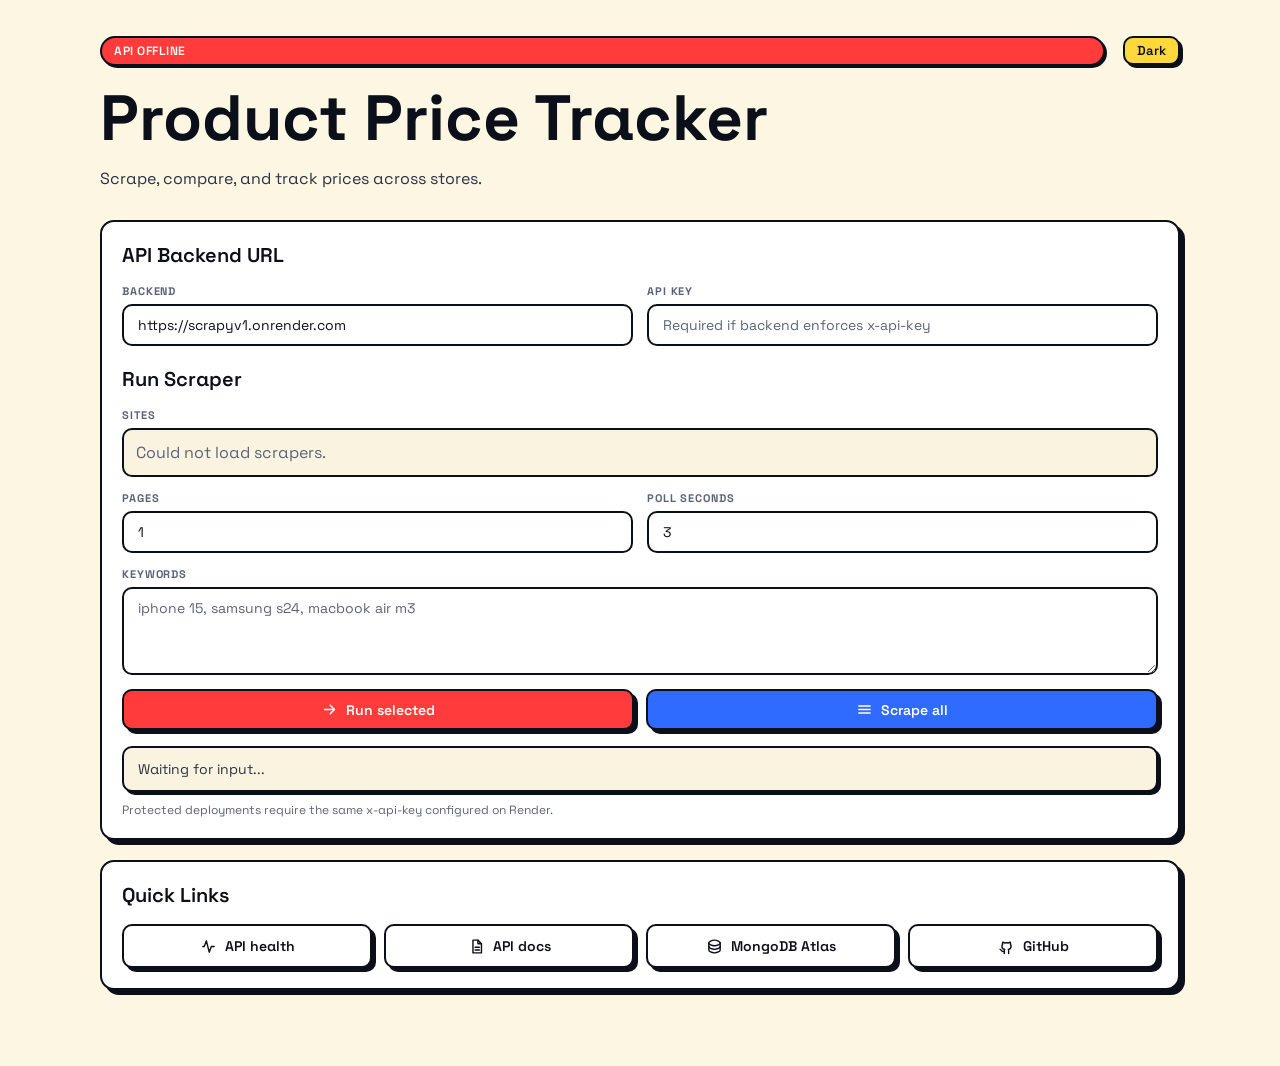
==== frontend/index.html @ a19647d9 "Load saved MongoDB products on dashboard startup" ====
<!DOCTYPE html>
<html lang="en">
<head>
  <meta charset="UTF-8" />
  <meta name="viewport" content="width=device-width, initial-scale=1.0" />
  <meta name="description" content="Product Price Tracker - scrape and compare prices across stores." />
  <title>Product Price Tracker - SCRAPYv2</title>
  <script>
    (function(){
      try {
        var t = localStorage.getItem('theme');
        if (t === 'dark') document.documentElement.classList.add('dark');
      } catch(e){}
    })();
  </script>
  <link rel="preconnect" href="https://fonts.googleapis.com" />
  <link rel="preconnect" href="https://fonts.gstatic.com" crossorigin />
  <link href="https://fonts.googleapis.com/css2?family=Inter:wght@400;500;600;700&display=swap" rel="stylesheet" />
  <style>
    :root {
      --bg-primary: #0a0e1a;
      --bg-card: #111827;
      --bg-input: #0d1224;
      --border: #1e293b;
      --accent: #6366f1;
      --accent-hover: #4f46e5;
      --green: #10b981;
      --text-primary: #f1f5f9;
      --text-secondary: #94a3b8;
      --text-muted: #64748b;
      --glow: rgba(99, 102, 241, 0.15);
      --radius: 12px;
    }

    * { box-sizing: border-box; margin: 0; padding: 0; }

    body {
      font-family: 'Inter', -apple-system, BlinkMacSystemFont, sans-serif;
      background: var(--bg-primary);
      color: var(--text-primary);
      min-height: 100vh;
    }

    .container { max-width: 1080px; margin: 0 auto; padding: 40px 20px; }
    .header { text-align: center; margin-bottom: 32px; }

    .header h1 {
      font-size: 28px;
      font-weight: 700;
      color: var(--ink);
      margin-bottom: 8px;
    }

    .header p { color: var(--text-secondary); font-size: 14px; }

    .badge {
      display: inline-block;
      padding: 4px 10px;
      border-radius: 20px;
      font-size: 11px;
      font-weight: 600;
      text-transform: uppercase;
      letter-spacing: 0.5px;
      margin-bottom: 12px;
    }

    .badge.live { background: rgba(16, 185, 129, 0.15); color: #34d399; }
    .badge.offline { background: rgba(239, 68, 68, 0.15); color: #f87171; }
    .badge.checking { background: rgba(99, 102, 241, 0.15); color: #a5b4fc; }

    .card {
      background: var(--bg-card);
      border: 1px solid var(--border);
      border-radius: var(--radius);
      padding: 24px;
      margin-bottom: 16px;
      transition: border-color 0.3s ease, box-shadow 0.3s ease;
    }

    .card:hover {
      border-color: rgba(99, 102, 241, 0.3);
      box-shadow: 0 4px 24px var(--glow);
    }

    .card h2 { font-size: 16px; font-weight: 600; margin-bottom: 16px; }
    .grid { display: grid; grid-template-columns: 1fr 1fr; gap: 12px; }
    .full { grid-column: 1 / -1; }

    label {
      display: block;
      margin-bottom: 6px;
      font-size: 12px;
      font-weight: 500;
      color: var(--text-secondary);
      text-transform: uppercase;
      letter-spacing: 0.5px;
    }

    input, textarea {
      width: 100%;
      padding: 10px 14px;
      border-radius: 8px;
      border: 1px solid var(--border);
      background: var(--bg-input);
      color: var(--text-primary);
      font-size: 14px;
      font-family: inherit;
      outline: none;
    }

    input:focus, textarea:focus {
      border-color: var(--accent);
      box-shadow: 0 0 0 3px var(--glow);
    }

    textarea { min-height: 70px; resize: vertical; }

    .checkbox-list {
      display: grid;
      grid-template-columns: repeat(auto-fit, minmax(150px, 1fr));
      gap: 8px;
      padding: 10px;
      border: 1px solid var(--border);
      border-radius: 8px;
      background: var(--bg-input);
    }

    .checkbox-list label {
      display: flex;
      align-items: center;
      gap: 8px;
      margin: 0;
      text-transform: none;
      letter-spacing: 0;
      color: var(--text-primary);
    }

    .checkbox-list input { width: auto; }

    .actions { display: grid; grid-template-columns: 1fr 1fr; gap: 12px; }

    .btn {
      width: 100%;
      padding: 12px;
      border-radius: 8px;
      border: none;
      cursor: pointer;
      font-size: 14px;
      font-weight: 600;
      font-family: inherit;
      display: flex;
      align-items: center;
      justify-content: center;
      gap: 8px;
    }

    .btn-primary { background: var(--accent); color: white; }
    .btn-primary:hover { background: var(--accent-hover); }
    .btn-secondary { background: var(--bg-input); color: var(--text-primary); border: 1px solid var(--border); }
    .btn:disabled { opacity: 0.5; cursor: not-allowed; }

    .status {
      margin-top: 14px;
      padding: 10px 14px;
      border-radius: 8px;
      font-size: 13px;
      border: 1px solid var(--border);
      background: var(--bg-input);
      color: var(--text-secondary);
      min-height: 40px;
      display: flex;
      align-items: center;
    }

    .status.success { border-color: rgba(16, 185, 129, 0.4); color: #34d399; }
    .status.error { border-color: rgba(239, 68, 68, 0.4); color: #f87171; }
    .status.running { border-color: rgba(99, 102, 241, 0.4); color: #a5b4fc; }
    .note { font-size: 11px; color: var(--text-muted); margin-top: 8px; }

    .links { display: grid; grid-template-columns: repeat(4, 1fr); gap: 10px; }
    .link-btn {
      display: flex;
      justify-content: center;
      text-decoration: none;
      color: var(--text-primary);
      background: var(--bg-input);
      border: 1px solid var(--border);
      padding: 12px 16px;
      border-radius: 8px;
      font-size: 13px;
      font-weight: 500;
    }

    @keyframes spin { to { transform: rotate(360deg); } }
    .spinner {
      display: inline-block;
      width: 14px;
      height: 14px;
      border: 2px solid rgba(255,255,255,0.2);
      border-top-color: white;
      border-radius: 50%;
      animation: spin 0.7s linear infinite;
    }

    .results-section { margin-top: 32px; display: none; }
    .cheapest-grid {
      display: grid;
      grid-template-columns: repeat(auto-fit, minmax(220px, 1fr));
      gap: 12px;
      margin-bottom: 16px;
    }

    .deal-card {
      border: 1px solid var(--border);
      border-radius: 8px;
      background: var(--bg-input);
      padding: 14px;
    }

    .deal-title { font-size: 13px; color: var(--text-primary); line-height: 1.4; margin-bottom: 8px; }
    .deal-price { color: var(--green); font-weight: 700; }

    table {
      width: 100%;
      border-collapse: collapse;
      overflow: hidden;
      border-radius: 8px;
      border: 1px solid var(--border);
    }

    th, td {
      padding: 12px;
      border-bottom: 1px solid var(--border);
      text-align: left;
      font-size: 13px;
      vertical-align: middle;
    }

    th { color: var(--text-secondary); background: var(--bg-input); font-size: 11px; text-transform: uppercase; }
    td a { color: #a5b4fc; text-decoration: none; }
    .muted { color: var(--text-muted); }
    .sparkline { width: 110px; height: 32px; display: block; }

    @media (max-width: 720px) {
      .grid, .actions, .links { grid-template-columns: 1fr; }
      .container { padding: 24px 16px; }
      table { display: block; overflow-x: auto; white-space: nowrap; }
    }
  </style>
  <link rel="stylesheet" href="./cartoon-hybrid.css" />
</head>
<body>
  <div class="container">
    <div class="header">
      <div class="header-main">
        <span class="badge checking" id="apiBadge">Checking API...</span>
        <h1>Product Price Tracker</h1>
        <p>Scrape, compare, and track prices across stores.</p>
      </div>
      <button class="btn btn-yellow btn-sm theme-toggle" id="themeToggle" type="button" onclick="toggleTheme()">Dark</button>
    </div>

    <div class="card">
      <h2>API Backend URL</h2>
      <div class="grid" style="margin-bottom: 20px;">
        <div>
          <label for="apiUrl">Backend</label>
          <input id="apiUrl" type="url" value="https://scrapyv1.onrender.com" onchange="saveApiUrl(); bootstrapApi()" />
        </div>
        <div>
          <label for="apiKey">API Key</label>
          <input id="apiKey" type="password" placeholder="Required if backend enforces x-api-key" onchange="saveApiKey()" />
        </div>
      </div>

      <h2>Run Scraper</h2>
      <div class="grid">
        <div class="full">
          <label>Sites</label>
          <div id="siteList" class="checkbox-list">
            <span class="muted">Loading scrapers...</span>
          </div>
        </div>

        <div>
          <label for="pages">Pages</label>
          <input id="pages" type="number" min="1" max="10" value="1" />
        </div>

        <div>
          <label for="pollEvery">Poll Seconds</label>
          <input id="pollEvery" type="number" min="2" max="30" value="3" />
        </div>

        <div class="full">
          <label for="keywords">Keywords</label>
          <textarea id="keywords" placeholder="iphone 15, samsung s24, macbook air m3"></textarea>
        </div>

        <div class="full actions">
          <button class="btn btn-primary" id="scrapeBtn" onclick="runSelectedScrapers()">
            <svg viewBox="0 0 24 24" aria-hidden="true"><path d="M5 12h14"/><path d="m13 6 6 6-6 6"/></svg>
            Run selected
          </button>
          <button class="btn btn-blue" id="scrapeAllBtn" onclick="runAllScrapers()">
            <svg viewBox="0 0 24 24" aria-hidden="true"><path d="M4 7h16"/><path d="M4 12h16"/><path d="M4 17h16"/></svg>
            Scrape all
          </button>
        </div>
      </div>

      <div id="status" class="status">
        <span class="status-message">Waiting for input...</span>
        <span class="status-loader" aria-hidden="true"></span>
      </div>
      <div class="note">Protected deployments require the same x-api-key configured on Render.</div>
    </div>

    <div class="card">
      <h2>Quick Links</h2>
      <div class="links">
        <a class="link-btn" href="#" onclick="openApi('/health'); return false;">
          <svg viewBox="0 0 24 24" aria-hidden="true"><path d="M20 12h-4l-3 8-4-16-3 8H4"/></svg>
          API health
        </a>
        <a class="link-btn" href="#" onclick="openApi('/docs'); return false;">
          <svg viewBox="0 0 24 24" aria-hidden="true"><path d="M7 3h7l5 5v13H7z"/><path d="M14 3v5h5"/><path d="M10 13h6"/><path d="M10 17h6"/></svg>
          API docs
        </a>
        <a class="link-btn" href="https://cloud.mongodb.com/" target="_blank" rel="noopener noreferrer">
          <svg viewBox="0 0 24 24" aria-hidden="true"><path d="M4 7c0-2 4-4 8-4s8 2 8 4-4 4-8 4-8-2-8-4z"/><path d="M4 7v5c0 2 4 4 8 4s8-2 8-4V7"/><path d="M4 12v5c0 2 4 4 8 4s8-2 8-4v-5"/></svg>
          MongoDB Atlas
        </a>
        <a class="link-btn" href="https://github.com/5uhaeb/SCRAPYv1" target="_blank">
          <svg viewBox="0 0 24 24" aria-hidden="true"><path d="M9 19c-4 1.5-4-2.5-6-3"/><path d="M15 22v-3.5c0-1 .1-1.8-.5-2.5 2-.2 4-1 4-4.5 0-1-.4-2-1-2.7.1-.3.4-1.4-.1-2.8 0 0-.8-.3-2.8 1a9.5 9.5 0 0 0-5.2 0c-2-1.3-2.8-1-2.8-1-.5 1.4-.2 2.5-.1 2.8-.6.7-1 1.7-1 2.7 0 3.5 2 4.3 4 4.5-.4.4-.6 1-.6 1.8V22"/></svg>
          GitHub
        </a>
      </div>
    </div>

    <div id="resultsSection" class="results-section">
      <div class="card">
        <h2>Cheapest Across Sites</h2>
        <div id="cheapestGrid" class="cheapest-grid"></div>
      </div>

      <div class="card">
        <h2>Scraped Results</h2>
        <div style="overflow-x:auto;">
          <table>
            <thead>
              <tr>
                <th>Platform</th>
                <th>Product</th>
                <th>Price</th>
                <th>History</th>
                <th>Link</th>
              </tr>
            </thead>
            <tbody id="resultsBody"></tbody>
          </table>
        </div>
      </div>
    </div>
  </div>

  <script>
    let latestProducts = [];

    function applyTheme(theme) {
      const next = theme === "dark" ? "dark" : "light";
      document.documentElement.classList.toggle("dark", next === "dark");
      localStorage.setItem("theme", next);
      const toggle = document.getElementById("themeToggle");
      if (toggle) toggle.textContent = next === "dark" ? "Light" : "Dark";
    }

    function toggleTheme() {
      const isDark = document.documentElement.classList.contains("dark");
      applyTheme(isDark ? "light" : "dark");
    }

    function apiBase() {
      return document.getElementById("apiUrl").value.replace(/\/$/, "");
    }

    function authHeaders() {
      const key = document.getElementById("apiKey").value.trim();
      return key ? { "x-api-key": key } : {};
    }

    function saveApiKey() {
      sessionStorage.setItem("scrapyApiKey", document.getElementById("apiKey").value);
    }

    function saveApiUrl() {
      localStorage.setItem("scrapyApiUrl", document.getElementById("apiUrl").value);
    }

    function openApi(path) {
      window.open(apiBase() + path, "_blank");
    }

    async function bootstrapApi() {
      await checkApi();
      await Promise.all([loadScrapers(), loadRecentProducts()]);
    }

    async function checkApi() {
      const badge = document.getElementById("apiBadge");
      badge.className = "badge checking";
      badge.textContent = "Checking API...";
      try {
        const res = await fetch(`${apiBase()}/health`, { signal: AbortSignal.timeout(8000) });
        if (!res.ok) throw new Error("health failed");
        badge.className = "badge live";
        badge.textContent = "API Connected";
      } catch {
        badge.className = "badge offline";
        badge.textContent = "API Offline";
      }
    }

    async function loadScrapers() {
      const target = document.getElementById("siteList");
      try {
        const res = await fetch(`${apiBase()}/v2/scrapers`);
        const data = await res.json();
        const scrapers = data.scrapers || [];
        target.innerHTML = scrapers.map(site => `
          <label>
            <input type="checkbox" name="site" value="${site}" ${site === "flipkart" ? "checked" : ""} />
            ${site.replaceAll("_", " ")}
          </label>
        `).join("");
      } catch {
        target.innerHTML = '<span class="muted">Could not load scrapers.</span>';
      }
    }

    function selectedSites() {
      return Array.from(document.querySelectorAll("input[name='site']:checked")).map(el => el.value);
    }

    function keywords() {
      return document.getElementById("keywords").value.split(",").map(k => k.trim()).filter(Boolean);
    }

    async function runSelectedScrapers() {
      const sites = selectedSites();
      if (!sites.length) return setStatus("Select at least one site.", "error");
      await startJob("/v2/scrape", { sites, keywords: keywords(), pages: pageCount() });
    }

    async function runAllScrapers() {
      await startJob("/v2/scrape/all", { keywords: keywords(), pages: pageCount() });
    }

    function pageCount() {
      return parseInt(document.getElementById("pages").value || "1", 10);
    }

    async function startJob(path, payload) {
      if (!payload.keywords.length) return setStatus("Please enter at least one keyword.", "error");
      setBusy(true);
      setStatus("Starting scrape job...", "running");

      try {
        const res = await fetch(`${apiBase()}${path}`, {
          method: "POST",
          headers: { "Content-Type": "application/json", ...authHeaders() },
          body: JSON.stringify(payload),
        });
        const data = await res.json();
        if (!res.ok) throw new Error(data.detail || "Scrape request failed.");
        await pollJob(data.job_id, payload.keywords[0]);
      } catch (err) {
        setStatus(err.message || "Request failed.", "error");
      } finally {
        setBusy(false);
      }
    }

    async function pollJob(jobId, firstKeyword) {
      const intervalMs = parseInt(document.getElementById("pollEvery").value || "3", 10) * 1000;
      for (let attempt = 1; attempt <= 120; attempt++) {
        const res = await fetch(`${apiBase()}/v2/scrape/${jobId}`);
        const job = await res.json();
        const count = (job.results || []).length;
        const statusType = job.status === "failed" ? "error" : job.status === "complete" ? "success" : "running";
        setStatus(`Job ${job.status}. Results: ${count}. Saved: ${job.saved_count || 0}. Alerts: ${job.alert_count || 0}.`, statusType);
        if (job.status === "complete" || job.status === "failed") {
          latestProducts = job.results || [];
          renderResults(latestProducts);
          await renderCheapest(firstKeyword);
          setStatus(job.error || `Done. Saved ${job.saved_count || 0} rows.`, job.status === "failed" ? "error" : "success");
          return;
        }
        await new Promise(resolve => setTimeout(resolve, intervalMs));
      }
      setStatus("Job is still running. Check the API status URL later.", "running");
    }

    async function renderCheapest(keyword) {
      const grid = document.getElementById("cheapestGrid");
      grid.innerHTML = "";
      if (!keyword) return;
      try {
        const res = await fetch(`${apiBase()}/v2/products/cheapest?keyword=${encodeURIComponent(keyword)}&limit=6`);
        const data = await res.json();
        const products = data.products || [];
        grid.innerHTML = products.length ? products.map(p => `
          <div class="deal-card">
            <div class="deal-title">${escapeHtml(p.title || "Untitled")}</div>
            <div class="deal-price">${formatPrice(p.price)}</div>
            <div class="muted">${p.source_platform || p.platform || ""}</div>
          </div>
        `).join("") : '<span class="muted">No cheapest data yet.</span>';
      } catch {
        grid.innerHTML = '<span class="muted">Could not load cheapest products.</span>';
      }
    }

    async function loadRecentProducts() {
      try {
        const res = await fetch(`${apiBase()}/v2/products?limit=50`);
        const data = await res.json();
        if (!res.ok) throw new Error(data.detail || "Could not load saved products.");
        latestProducts = data.products || [];
        if (latestProducts.length) {
          renderResults(latestProducts, false);
          const firstKeyword = latestProducts.find(product => product.keyword)?.keyword;
          if (firstKeyword) await renderCheapest(firstKeyword);
        }
      } catch (error) {
        console.warn(error.message || "Could not load saved products.");
      }
    }

    function renderResults(products, scrollToResults = true) {
      const section = document.getElementById("resultsSection");
      const body = document.getElementById("resultsBody");
      section.style.display = "block";
      body.innerHTML = "";

      products.forEach((p, index) => {
        const tr = document.createElement("tr");
        tr.innerHTML = `
          <td>${escapeHtml(p.source_platform || p.platform || "")}</td>
          <td>${escapeHtml(p.title || "")}</td>
          <td>${formatPrice(p.price)}</td>
          <td><canvas class="sparkline" id="spark-${index}" width="110" height="32"></canvas></td>
          <td><a href="${p.product_url}" target="_blank">Open</a></td>
        `;
        body.appendChild(tr);
        if (p.product_hash) loadSparkline(p.product_hash, `spark-${index}`);
      });
      if (scrollToResults) section.scrollIntoView({ behavior: "smooth" });
    }

    async function loadSparkline(productHash, canvasId) {
      try {
        const res = await fetch(`${apiBase()}/v2/products/${encodeURIComponent(productHash)}/history`);
        const data = await res.json();
        const prices = (data.history || []).map(row => Number(row.price)).filter(Boolean).slice(-20);
        drawSparkline(canvasId, prices);
      } catch {
        drawSparkline(canvasId, []);
      }
    }

    function drawSparkline(canvasId, values) {
      const canvas = document.getElementById(canvasId);
      if (!canvas) return;
      const ctx = canvas.getContext("2d");
      ctx.clearRect(0, 0, canvas.width, canvas.height);
      ctx.strokeStyle = getComputedStyle(document.documentElement).getPropertyValue("--blue").trim() || "#2f6bff";
      ctx.lineWidth = 2;
      if (values.length < 2) {
        ctx.fillStyle = getComputedStyle(document.documentElement).getPropertyValue("--ink-mute").trim() || "#5a6478";
        ctx.fillRect(8, 16, 94, 1);
        return;
      }
      const min = Math.min(...values);
      const max = Math.max(...values);
      const spread = max - min || 1;
      ctx.beginPath();
      values.forEach((value, index) => {
        const x = (index / (values.length - 1)) * 104 + 3;
        const y = 28 - ((value - min) / spread) * 24;
        if (index === 0) ctx.moveTo(x, y);
        else ctx.lineTo(x, y);
      });
      ctx.stroke();
    }

    function setStatus(message, type) {
      const status = document.getElementById("status");
      let messageEl = status.querySelector(".status-message");
      if (!messageEl) {
        status.innerHTML = '<span class="status-message"></span><span class="status-loader" aria-hidden="true"></span>';
        messageEl = status.querySelector(".status-message");
      }
      messageEl.textContent = message;
      status.className = `status ${type}`;
    }

    function setBusy(isBusy) {
      document.getElementById("scrapeBtn").disabled = isBusy;
      document.getElementById("scrapeAllBtn").disabled = isBusy;
    }

    function formatPrice(price) {
      return price ? "INR " + Number(price).toLocaleString("en-IN") : "No price";
    }

    function escapeHtml(value) {
      return String(value).replace(/[&<>"']/g, char => ({
        "&": "&amp;",
        "<": "&lt;",
        ">": "&gt;",
        '"': "&quot;",
        "'": "&#039;",
      }[char]));
    }

    document.getElementById("apiKey").value = sessionStorage.getItem("scrapyApiKey") || "";
    document.getElementById("apiUrl").value = localStorage.getItem("scrapyApiUrl") || "https://scrapyv1.onrender.com";
    applyTheme(localStorage.getItem("theme") || "light");
    bootstrapApi();
  </script>
</body>
</html>
---- frontend/cartoon-hybrid.css ----
@import url('https://fonts.googleapis.com/css2?family=Space+Grotesk:wght@400;500;600;700&family=JetBrains+Mono:wght@400;500&display=swap');

:root {
  color-scheme: light;
  --bg: #fdf6e3;
  --surface: #ffffff;
  --surface-2: #faf3df;
  --surface-3: #f5ecc8;
  --ink: #0b0f1a;
  --ink-soft: #2a3142;
  --ink-mute: #5a6478;
  --outline: #0b0f1a;
  --outline-strong: #0b0f1a;
  --outline-w: 2.5px;
  --outline-thin: 2px;
  --shadow-lg: 5px 5px 0 0 var(--outline);
  --shadow-md: 4px 4px 0 0 var(--outline);
  --shadow-sm: 3px 3px 0 0 var(--outline);
  --shadow-xs: 2px 2px 0 0 var(--outline);
  --shadow-pressed: 1px 1px 0 0 var(--outline);
  --red: #ff3b3b;
  --red-ink: #9a1515;
  --blue: #2f6bff;
  --blue-ink: #123c9a;
  --yellow: #ffd93b;
  --yellow-ink: #6b4b00;
  --green: #2aa56a;
  --green-ink: #0e5a38;
  --input-bg: #ffffff;
  --ring: 0 0 0 3px rgba(47, 107, 255, 0.35);
  --r-sm: 8px;
  --r-md: 10px;
  --r-lg: 14px;
  --r-xl: 18px;
  --easing: cubic-bezier(0.2, 0, 0, 1);
  --dur: 120ms;
}

.dark {
  color-scheme: dark;
  --bg: #0d1424;
  --surface: #18213a;
  --surface-2: #141b30;
  --surface-3: #22304d;
  --ink: #e8e2cc;
  --ink-soft: #c2bba0;
  --ink-mute: #7d869f;
  --outline: #3a4667;
  --outline-strong: #5a6b94;
  --outline-w: 1.5px;
  --outline-thin: 1px;
  --shadow-lg: 4px 4px 0 0 rgba(0, 0, 0, 0.55);
  --shadow-md: 3px 3px 0 0 rgba(0, 0, 0, 0.5);
  --shadow-sm: 2px 2px 0 0 rgba(0, 0, 0, 0.45);
  --shadow-xs: 1px 1px 0 0 rgba(0, 0, 0, 0.4);
  --shadow-pressed: 1px 1px 0 0 rgba(0, 0, 0, 0.3);
  --red: #ff5e5e;
  --red-ink: #ffd6d6;
  --blue: #6a9bff;
  --blue-ink: #d6e3ff;
  --yellow: #ffd93b;
  --yellow-ink: #fff3b0;
  --green: #55d595;
  --green-ink: #c8f3dc;
  --input-bg: #141b30;
  --ring: 0 0 0 3px rgba(106, 155, 255, 0.4);
}

* {
  box-sizing: border-box;
}

body {
  background: var(--bg);
  color: var(--ink);
  font-family: 'Space Grotesk', ui-sans-serif, system-ui, -apple-system, 'Segoe UI', Roboto, sans-serif;
  font-feature-settings: "ss01";
  -webkit-font-smoothing: antialiased;
  -moz-osx-font-smoothing: grayscale;
}

h1,
h2,
h3,
h4 {
  font-family: 'Space Grotesk', system-ui, sans-serif;
  font-weight: 600;
  letter-spacing: 0;
  margin: 0;
}

code,
pre,
.mono {
  font-family: 'JetBrains Mono', ui-monospace, Consolas, monospace;
}

::selection {
  background: var(--yellow);
  color: #0b0f1a;
}

.card {
  background: var(--surface);
  border: var(--outline-w) solid var(--outline);
  border-radius: var(--r-lg);
  box-shadow: var(--shadow-lg);
  padding: 20px;
}

.card-sm {
  background: var(--surface);
  border: var(--outline-thin) solid var(--outline);
  border-radius: var(--r-md);
  box-shadow: var(--shadow-sm);
  padding: 14px;
}

.panel {
  background: var(--surface-2);
  border: var(--outline-thin) solid var(--outline);
  border-radius: var(--r-md);
  padding: 12px;
}

.btn,
.link-btn {
  display: inline-flex;
  align-items: center;
  justify-content: center;
  gap: 8px;
  font-family: inherit;
  font-weight: 600;
  font-size: 14px;
  line-height: 1;
  padding: 10px 16px;
  background: var(--surface);
  color: var(--ink);
  border: var(--outline-w) solid var(--outline);
  border-radius: var(--r-md);
  box-shadow: var(--shadow-md);
  cursor: pointer;
  transition: transform var(--dur) var(--easing), box-shadow var(--dur) var(--easing);
  user-select: none;
}

.btn:hover,
.link-btn:hover {
  transform: translate(-1px, -1px);
  box-shadow: 5px 5px 0 0 var(--outline);
}

.btn:active,
.link-btn:active {
  transform: translate(2px, 2px);
  box-shadow: var(--shadow-pressed);
}

.btn:focus-visible,
.link-btn:focus-visible {
  outline: none;
  box-shadow: var(--shadow-md), var(--ring);
}

.btn:disabled {
  opacity: 0.55;
  cursor: not-allowed;
  box-shadow: var(--shadow-sm);
  transform: none;
}

.btn-primary {
  background: var(--red);
  color: #fff;
}

.dark .btn-primary {
  color: var(--red-ink);
}

.btn-blue {
  background: var(--blue);
  color: #fff;
}

.btn-yellow {
  background: var(--yellow);
  color: #0b0f1a;
}

.dark .btn-yellow {
  color: #0b0f1a;
}

.btn-green {
  background: var(--green);
  color: #fff;
}

.btn-sm {
  padding: 6px 12px;
  font-size: 13px;
  box-shadow: var(--shadow-sm);
}

.chip,
.badge {
  display: inline-flex;
  align-items: center;
  gap: 6px;
  background: var(--surface);
  color: var(--ink);
  font-family: inherit;
  font-size: 12px;
  font-weight: 600;
  padding: 5px 12px;
  border: var(--outline-thin) solid var(--outline);
  border-radius: 999px;
  box-shadow: var(--shadow-xs);
  user-select: none;
}

.chip-red,
.badge.offline {
  background: var(--red);
  color: #fff;
}

.chip-blue,
.badge.checking {
  background: var(--blue);
  color: #fff;
}

.chip-yellow {
  background: var(--yellow);
  color: var(--yellow-ink);
}

.chip-green,
.badge.live {
  background: var(--green);
  color: #fff;
}

.input,
.select,
.textarea,
input,
select,
textarea {
  display: block;
  width: 100%;
  background: var(--input-bg);
  color: var(--ink);
  font-family: inherit;
  font-size: 14px;
  padding: 10px 14px;
  border: var(--outline-w) solid var(--outline);
  border-radius: var(--r-md);
  transition: box-shadow var(--dur) var(--easing);
}

.input:focus,
.select:focus,
.textarea:focus,
input:focus,
select:focus,
textarea:focus {
  outline: none;
  box-shadow: var(--ring);
}

input::placeholder,
textarea::placeholder {
  color: var(--ink-mute);
}

.checkbox,
input[type="checkbox"] {
  appearance: none;
  -webkit-appearance: none;
  width: 18px;
  height: 18px;
  min-width: 18px;
  padding: 0;
  background: var(--input-bg);
  border: var(--outline-thin) solid var(--outline);
  border-radius: 4px;
  cursor: pointer;
  position: relative;
  flex-shrink: 0;
}

.checkbox:checked,
input[type="checkbox"]:checked {
  background: var(--blue);
}

.checkbox:checked::after,
input[type="checkbox"]:checked::after {
  content: "";
  position: absolute;
  left: 4px;
  top: 0;
  width: 6px;
  height: 11px;
  border-right: 2.5px solid #fff;
  border-bottom: 2.5px solid #fff;
  transform: rotate(45deg);
}

.row-item {
  display: flex;
  align-items: flex-start;
  gap: 10px;
  padding: 12px;
  background: var(--surface);
  border: var(--outline-thin) solid var(--outline);
  border-radius: var(--r-md);
  box-shadow: var(--shadow-sm);
}

.label-tag,
label {
  font-size: 11px;
  font-weight: 700;
  letter-spacing: 0.08em;
  text-transform: uppercase;
  color: var(--ink-mute);
}

.text-mute,
.muted {
  color: var(--ink-mute);
}

.text-soft {
  color: var(--ink-soft);
}

.scroll-area::-webkit-scrollbar {
  width: 10px;
  height: 10px;
}

.scroll-area::-webkit-scrollbar-track {
  background: var(--surface-2);
  border-radius: 999px;
}

.scroll-area::-webkit-scrollbar-thumb {
  background: var(--surface-3);
  border: 1px solid var(--outline);
  border-radius: 999px;
}

.brand-square {
  display: inline-flex;
  align-items: center;
  justify-content: center;
  width: 36px;
  height: 36px;
  background: var(--red);
  color: #fff;
  font-weight: 700;
  font-size: 18px;
  border: var(--outline-w) solid var(--outline);
  border-radius: var(--r-sm);
  box-shadow: var(--shadow-sm);
}

/* SCRAPY frontend application layer */
html {
  min-height: 100%;
}

body {
  min-height: 100vh;
}

.container {
  max-width: 1120px;
  margin: 0 auto;
  padding: 36px 20px 56px;
}

.header {
  display: grid;
  grid-template-columns: 1fr auto;
  gap: 18px;
  align-items: start;
  text-align: left;
  margin-bottom: 28px;
}

.header-main {
  display: grid;
  gap: 10px;
}

.header h1 {
  max-width: 760px;
  color: var(--ink);
  font-size: clamp(34px, 6vw, 64px);
  line-height: 0.96;
  background: none;
  -webkit-text-fill-color: currentColor;
}

.header p {
  max-width: 560px;
  color: var(--ink-soft);
  font-size: 16px;
  line-height: 1.55;
}

.theme-toggle {
  white-space: nowrap;
}

.card {
  margin-bottom: 20px;
}

.card h2 {
  color: var(--ink);
  font-size: 20px;
  margin-bottom: 16px;
}

.grid {
  display: grid;
  grid-template-columns: 1fr 1fr;
  gap: 14px;
}

.full {
  grid-column: 1 / -1;
}

textarea {
  min-height: 88px;
  resize: vertical;
}

.checkbox-list {
  display: grid;
  grid-template-columns: repeat(auto-fit, minmax(150px, 1fr));
  gap: 10px;
  padding: 12px;
  background: var(--surface-2);
  border: var(--outline-thin) solid var(--outline);
  border-radius: var(--r-md);
}

.checkbox-list label {
  display: flex;
  align-items: center;
  gap: 8px;
  margin: 0;
  color: var(--ink);
  letter-spacing: 0;
  text-transform: none;
  font-size: 14px;
  font-weight: 600;
}

.actions {
  display: grid;
  grid-template-columns: 1fr 1fr;
  gap: 12px;
}

.status {
  display: flex;
  align-items: center;
  justify-content: space-between;
  gap: 16px;
  min-height: 46px;
  margin-top: 16px;
  padding: 12px 14px;
  color: var(--ink-soft);
  background: var(--surface-2);
  border: var(--outline-thin) solid var(--outline);
  border-radius: var(--r-md);
  box-shadow: var(--shadow-sm);
  font-size: 14px;
}

.status-message {
  min-width: 0;
}

.status-loader {
  display: none;
  width: 24px;
  height: 24px;
  flex: 0 0 auto;
  border: var(--outline-thin) solid var(--outline);
  border-radius: 999px;
  background: var(--surface);
  box-shadow: var(--shadow-xs);
  position: relative;
}

.status-loader::before {
  content: "";
  position: absolute;
  inset: 4px;
  border-radius: 999px;
  border: 3px solid color-mix(in srgb, var(--blue) 24%, transparent);
  border-top-color: var(--blue);
  animation: spin 0.75s linear infinite;
}

.status.running .status-loader {
  display: inline-block;
}

.status.success {
  background: color-mix(in srgb, var(--green) 18%, var(--surface));
  color: var(--green-ink);
}

.status.error {
  background: color-mix(in srgb, var(--red) 16%, var(--surface));
  color: var(--red-ink);
}

.status.running {
  background: color-mix(in srgb, var(--blue) 14%, var(--surface));
  color: var(--blue-ink);
}

.note {
  margin-top: 10px;
  color: var(--ink-mute);
  font-size: 12px;
}

.links {
  display: grid;
  grid-template-columns: repeat(4, 1fr);
  gap: 12px;
}

.link-btn {
  width: 100%;
  min-height: 44px;
  text-decoration: none;
}

.link-btn svg,
.btn svg {
  width: 17px;
  height: 17px;
  stroke: currentColor;
  stroke-width: 2;
  stroke-linecap: round;
  stroke-linejoin: round;
  fill: none;
  flex: 0 0 auto;
}

@keyframes spin {
  to {
    transform: rotate(360deg);
  }
}

.spinner {
  display: inline-block;
  width: 14px;
  height: 14px;
  border: 2px solid color-mix(in srgb, currentColor 28%, transparent);
  border-top-color: currentColor;
  border-radius: 50%;
  animation: spin 0.7s linear infinite;
}

.results-section {
  display: none;
  margin-top: 32px;
}

.cheapest-grid {
  display: grid;
  grid-template-columns: repeat(auto-fit, minmax(220px, 1fr));
  gap: 12px;
  margin-bottom: 16px;
}

.deal-card {
  min-height: 126px;
  padding: 14px;
  background: var(--surface-2);
  border: var(--outline-thin) solid var(--outline);
  border-radius: var(--r-md);
  box-shadow: var(--shadow-sm);
}

.deal-title {
  margin-bottom: 10px;
  color: var(--ink);
  font-size: 14px;
  line-height: 1.4;
}

.deal-price {
  color: var(--green-ink);
  font-size: 18px;
  font-weight: 700;
}

table {
  width: 100%;
  min-width: 760px;
  border-collapse: separate;
  border-spacing: 0;
  background: var(--surface);
  border: var(--outline-thin) solid var(--outline);
  border-radius: var(--r-md);
  overflow: hidden;
}

th,
td {
  padding: 13px 12px;
  border-bottom: var(--outline-thin) solid var(--outline);
  color: var(--ink);
  text-align: left;
  font-size: 13px;
  vertical-align: middle;
}

tr:last-child td {
  border-bottom: 0;
}

th {
  background: var(--surface-2);
  color: var(--ink-mute);
  font-size: 11px;
  font-weight: 700;
  letter-spacing: 0.08em;
  text-transform: uppercase;
}

td a {
  color: var(--blue);
  font-weight: 700;
  text-decoration: none;
}

td a:hover {
  text-decoration: underline;
}

.sparkline {
  width: 110px;
  height: 32px;
  display: block;
}

@media (max-width: 720px) {
  .container {
    padding: 24px 14px 40px;
  }

  .header,
  .grid,
  .actions,
  .links {
    grid-template-columns: 1fr;
  }

  .theme-toggle {
    justify-self: start;
  }

  .card {
    padding: 16px;
  }
}
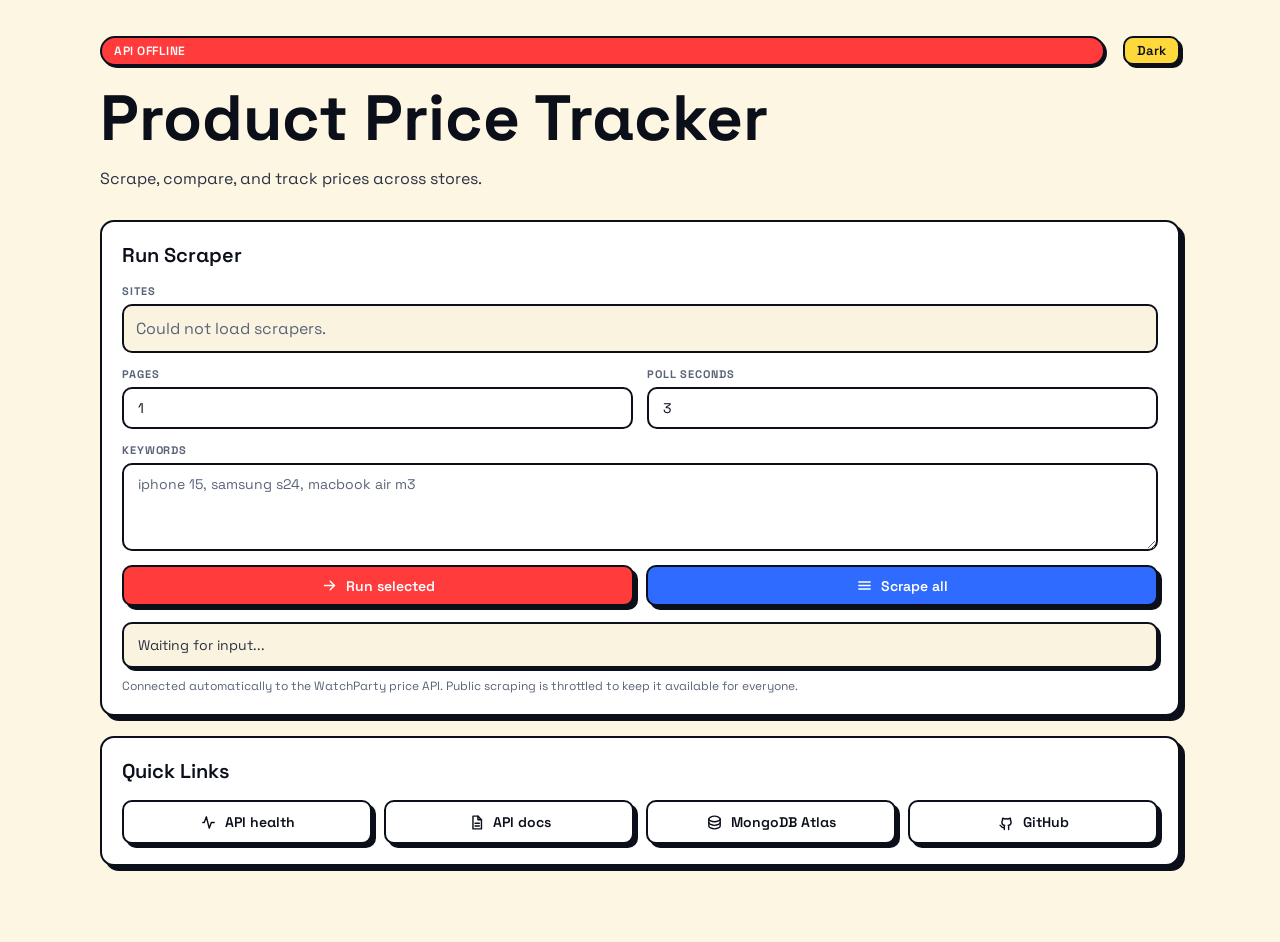
==== commit 203fe943: "Use a safe default public API" ====
--- a/frontend/index.html
+++ b/frontend/index.html
@@ -261,18 +261,6 @@
     </div>
 
     <div class="card">
-      <h2>API Backend URL</h2>
-      <div class="grid" style="margin-bottom: 20px;">
-        <div>
-          <label for="apiUrl">Backend</label>
-          <input id="apiUrl" type="url" value="https://scrapyv1.onrender.com" onchange="saveApiUrl(); bootstrapApi()" />
-        </div>
-        <div>
-          <label for="apiKey">API Key</label>
-          <input id="apiKey" type="password" placeholder="Required if backend enforces x-api-key" onchange="saveApiKey()" />
-        </div>
-      </div>
-
       <h2>Run Scraper</h2>
       <div class="grid">
         <div class="full">
@@ -313,7 +301,7 @@
         <span class="status-message">Waiting for input...</span>
         <span class="status-loader" aria-hidden="true"></span>
       </div>
-      <div class="note">Protected deployments require the same x-api-key configured on Render.</div>
+      <div class="note">Connected automatically to the WatchParty price API. Public scraping is throttled to keep it available for everyone.</div>
     </div>
 
     <div class="card">
@@ -380,21 +368,12 @@
       applyTheme(isDark ? "light" : "dark");
     }
 
-    function apiBase() {
-      return document.getElementById("apiUrl").value.replace(/\/$/, "");
-    }
+    const DEFAULT_API_URL = "https://scrapyv1.onrender.com";
+
+    function apiBase() { return DEFAULT_API_URL; }
 
     function authHeaders() {
-      const key = document.getElementById("apiKey").value.trim();
-      return key ? { "x-api-key": key } : {};
-    }
-
-    function saveApiKey() {
-      sessionStorage.setItem("scrapyApiKey", document.getElementById("apiKey").value);
-    }
-
-    function saveApiUrl() {
-      localStorage.setItem("scrapyApiUrl", document.getElementById("apiUrl").value);
+      return {};
     }
 
     function openApi(path) {
@@ -624,8 +603,6 @@
       }[char]));
     }
 
-    document.getElementById("apiKey").value = sessionStorage.getItem("scrapyApiKey") || "";
-    document.getElementById("apiUrl").value = localStorage.getItem("scrapyApiUrl") || "https://scrapyv1.onrender.com";
     applyTheme(localStorage.getItem("theme") || "light");
     bootstrapApi();
   </script>
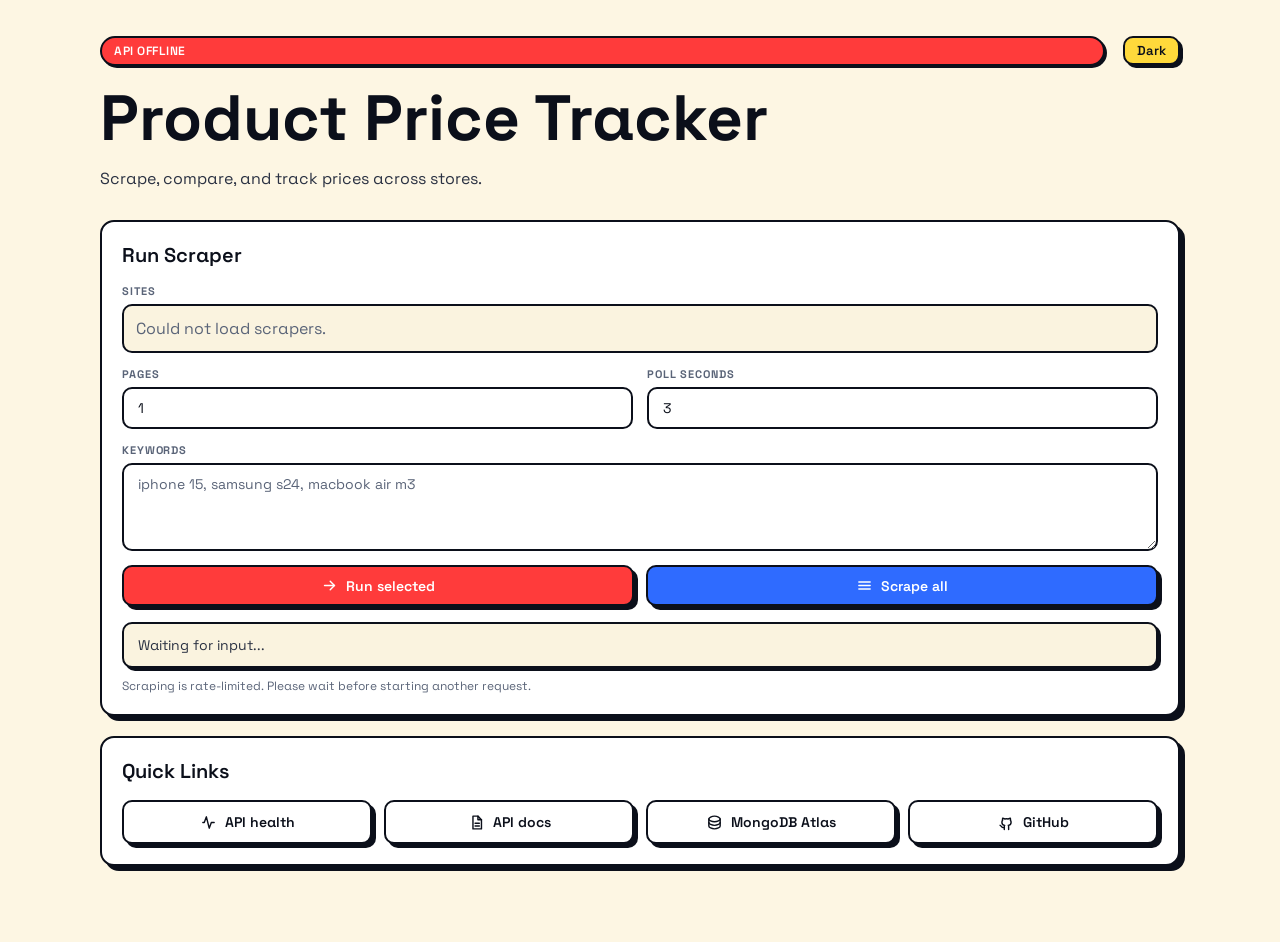
==== commit eaf03f2f: "Correct SCRAPY project branding in dashboard and API docs" ====
--- a/frontend/index.html
+++ b/frontend/index.html
@@ -4,7 +4,7 @@
   <meta charset="UTF-8" />
   <meta name="viewport" content="width=device-width, initial-scale=1.0" />
   <meta name="description" content="Product Price Tracker - scrape and compare prices across stores." />
-  <title>Product Price Tracker - SCRAPYv2</title>
+  <title>SCRAPYv1 - Product Price Tracker</title>
   <script>
     (function(){
       try {
@@ -301,7 +301,7 @@
         <span class="status-message">Waiting for input...</span>
         <span class="status-loader" aria-hidden="true"></span>
       </div>
-      <div class="note">Connected automatically to the WatchParty price API. Public scraping is throttled to keep it available for everyone.</div>
+      <div class="note">Scraping is rate-limited. Please wait before starting another request.</div>
     </div>
 
     <div class="card">
@@ -368,7 +368,8 @@
       applyTheme(isDark ? "light" : "dark");
     }
 
-    const DEFAULT_API_URL = "https://scrapyv1.onrender.com";
+    const DEFAULT_API_URL = location.hostname === "localhost" || location.hostname === "127.0.0.1"
+      ? "http://127.0.0.1:8000" : "https://scrapyv1.onrender.com";
 
     function apiBase() { return DEFAULT_API_URL; }
 
@@ -492,7 +493,7 @@
           <div class="deal-card">
             <div class="deal-title">${escapeHtml(p.title || "Untitled")}</div>
             <div class="deal-price">${formatPrice(p.price)}</div>
-            <div class="muted">${p.source_platform || p.platform || ""}</div>
+            <div class="muted">${escapeHtml(p.source_platform || p.platform || "")}</div>
           </div>
         `).join("") : '<span class="muted">No cheapest data yet.</span>';
       } catch {
@@ -516,6 +517,13 @@
       }
     }
 
+    function safeProductUrl(value) {
+      try {
+        const url = new URL(value);
+        return ["http:", "https:"].includes(url.protocol) ? url.href : "#";
+      } catch { return "#"; }
+    }
+
     function renderResults(products, scrollToResults = true) {
       const section = document.getElementById("resultsSection");
       const body = document.getElementById("resultsBody");
@@ -529,7 +537,7 @@
           <td>${escapeHtml(p.title || "")}</td>
           <td>${formatPrice(p.price)}</td>
           <td><canvas class="sparkline" id="spark-${index}" width="110" height="32"></canvas></td>
-          <td><a href="${p.product_url}" target="_blank">Open</a></td>
+          <td><a href="${escapeHtml(safeProductUrl(p.product_url))}" target="_blank" rel="noopener noreferrer">Open</a></td>
         `;
         body.appendChild(tr);
         if (p.product_hash) loadSparkline(p.product_hash, `spark-${index}`);
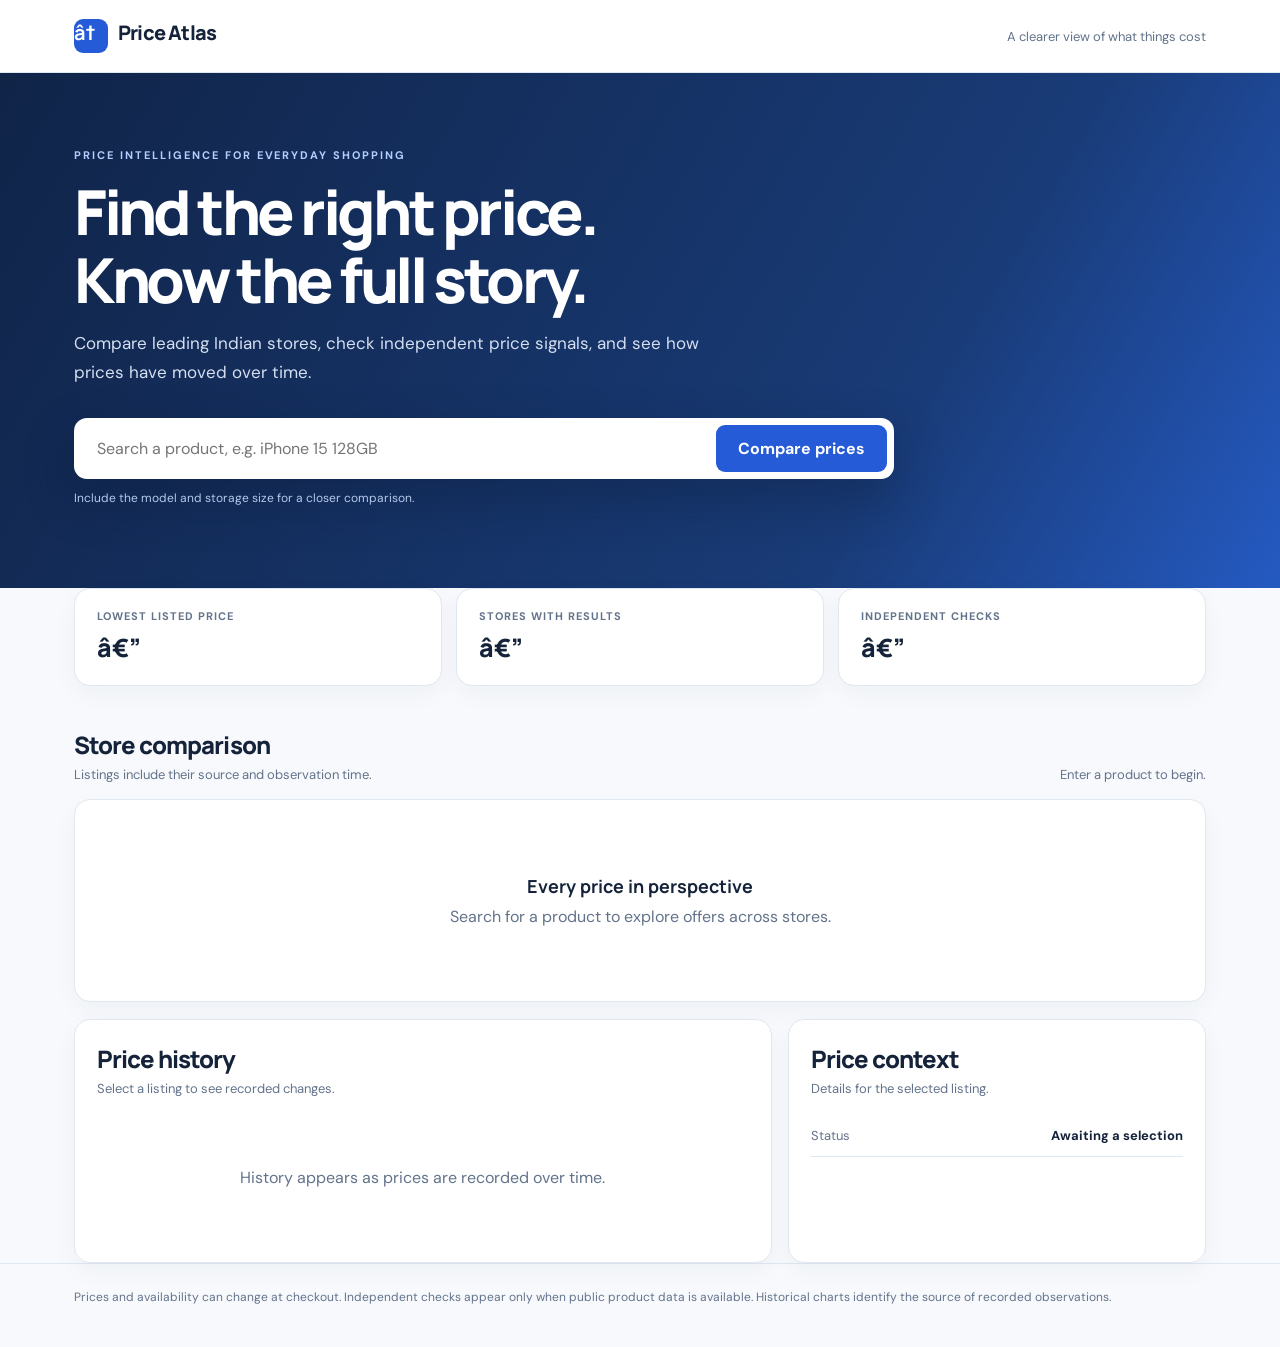
==== commit 6020910d: "Build Price Atlas comparison and independent price checks" ====
--- a/frontend/index.html
+++ b/frontend/index.html
@@ -1,618 +1,19 @@
-<!DOCTYPE html>
-<html lang="en">
-<head>
-  <meta charset="UTF-8" />
-  <meta name="viewport" content="width=device-width, initial-scale=1.0" />
-  <meta name="description" content="Product Price Tracker - scrape and compare prices across stores." />
-  <title>SCRAPYv1 - Product Price Tracker</title>
-  <script>
-    (function(){
-      try {
-        var t = localStorage.getItem('theme');
-        if (t === 'dark') document.documentElement.classList.add('dark');
-      } catch(e){}
-    })();
-  </script>
-  <link rel="preconnect" href="https://fonts.googleapis.com" />
-  <link rel="preconnect" href="https://fonts.gstatic.com" crossorigin />
-  <link href="https://fonts.googleapis.com/css2?family=Inter:wght@400;500;600;700&display=swap" rel="stylesheet" />
-  <style>
-    :root {
-      --bg-primary: #0a0e1a;
-      --bg-card: #111827;
-      --bg-input: #0d1224;
-      --border: #1e293b;
-      --accent: #6366f1;
-      --accent-hover: #4f46e5;
-      --green: #10b981;
-      --text-primary: #f1f5f9;
-      --text-secondary: #94a3b8;
-      --text-muted: #64748b;
-      --glow: rgba(99, 102, 241, 0.15);
-      --radius: 12px;
-    }
-
-    * { box-sizing: border-box; margin: 0; padding: 0; }
-
-    body {
-      font-family: 'Inter', -apple-system, BlinkMacSystemFont, sans-serif;
-      background: var(--bg-primary);
-      color: var(--text-primary);
-      min-height: 100vh;
-    }
-
-    .container { max-width: 1080px; margin: 0 auto; padding: 40px 20px; }
-    .header { text-align: center; margin-bottom: 32px; }
-
-    .header h1 {
-      font-size: 28px;
-      font-weight: 700;
-      color: var(--ink);
-      margin-bottom: 8px;
-    }
-
-    .header p { color: var(--text-secondary); font-size: 14px; }
-
-    .badge {
-      display: inline-block;
-      padding: 4px 10px;
-      border-radius: 20px;
-      font-size: 11px;
-      font-weight: 600;
-      text-transform: uppercase;
-      letter-spacing: 0.5px;
-      margin-bottom: 12px;
-    }
-
-    .badge.live { background: rgba(16, 185, 129, 0.15); color: #34d399; }
-    .badge.offline { background: rgba(239, 68, 68, 0.15); color: #f87171; }
-    .badge.checking { background: rgba(99, 102, 241, 0.15); color: #a5b4fc; }
-
-    .card {
-      background: var(--bg-card);
-      border: 1px solid var(--border);
-      border-radius: var(--radius);
-      padding: 24px;
-      margin-bottom: 16px;
-      transition: border-color 0.3s ease, box-shadow 0.3s ease;
-    }
-
-    .card:hover {
-      border-color: rgba(99, 102, 241, 0.3);
-      box-shadow: 0 4px 24px var(--glow);
-    }
-
-    .card h2 { font-size: 16px; font-weight: 600; margin-bottom: 16px; }
-    .grid { display: grid; grid-template-columns: 1fr 1fr; gap: 12px; }
-    .full { grid-column: 1 / -1; }
-
-    label {
-      display: block;
-      margin-bottom: 6px;
-      font-size: 12px;
-      font-weight: 500;
-      color: var(--text-secondary);
-      text-transform: uppercase;
-      letter-spacing: 0.5px;
-    }
-
-    input, textarea {
-      width: 100%;
-      padding: 10px 14px;
-      border-radius: 8px;
-      border: 1px solid var(--border);
-      background: var(--bg-input);
-      color: var(--text-primary);
-      font-size: 14px;
-      font-family: inherit;
-      outline: none;
-    }
-
-    input:focus, textarea:focus {
-      border-color: var(--accent);
-      box-shadow: 0 0 0 3px var(--glow);
-    }
-
-    textarea { min-height: 70px; resize: vertical; }
-
-    .checkbox-list {
-      display: grid;
-      grid-template-columns: repeat(auto-fit, minmax(150px, 1fr));
-      gap: 8px;
-      padding: 10px;
-      border: 1px solid var(--border);
-      border-radius: 8px;
-      background: var(--bg-input);
-    }
-
-    .checkbox-list label {
-      display: flex;
-      align-items: center;
-      gap: 8px;
-      margin: 0;
-      text-transform: none;
-      letter-spacing: 0;
-      color: var(--text-primary);
-    }
-
-    .checkbox-list input { width: auto; }
-
-    .actions { display: grid; grid-template-columns: 1fr 1fr; gap: 12px; }
-
-    .btn {
-      width: 100%;
-      padding: 12px;
-      border-radius: 8px;
-      border: none;
-      cursor: pointer;
-      font-size: 14px;
-      font-weight: 600;
-      font-family: inherit;
-      display: flex;
-      align-items: center;
-      justify-content: center;
-      gap: 8px;
-    }
-
-    .btn-primary { background: var(--accent); color: white; }
-    .btn-primary:hover { background: var(--accent-hover); }
-    .btn-secondary { background: var(--bg-input); color: var(--text-primary); border: 1px solid var(--border); }
-    .btn:disabled { opacity: 0.5; cursor: not-allowed; }
-
-    .status {
-      margin-top: 14px;
-      padding: 10px 14px;
-      border-radius: 8px;
-      font-size: 13px;
-      border: 1px solid var(--border);
-      background: var(--bg-input);
-      color: var(--text-secondary);
-      min-height: 40px;
-      display: flex;
-      align-items: center;
-    }
-
-    .status.success { border-color: rgba(16, 185, 129, 0.4); color: #34d399; }
-    .status.error { border-color: rgba(239, 68, 68, 0.4); color: #f87171; }
-    .status.running { border-color: rgba(99, 102, 241, 0.4); color: #a5b4fc; }
-    .note { font-size: 11px; color: var(--text-muted); margin-top: 8px; }
-
-    .links { display: grid; grid-template-columns: repeat(4, 1fr); gap: 10px; }
-    .link-btn {
-      display: flex;
-      justify-content: center;
-      text-decoration: none;
-      color: var(--text-primary);
-      background: var(--bg-input);
-      border: 1px solid var(--border);
-      padding: 12px 16px;
-      border-radius: 8px;
-      font-size: 13px;
-      font-weight: 500;
-    }
-
-    @keyframes spin { to { transform: rotate(360deg); } }
-    .spinner {
-      display: inline-block;
-      width: 14px;
-      height: 14px;
-      border: 2px solid rgba(255,255,255,0.2);
-      border-top-color: white;
-      border-radius: 50%;
-      animation: spin 0.7s linear infinite;
-    }
-
-    .results-section { margin-top: 32px; display: none; }
-    .cheapest-grid {
-      display: grid;
-      grid-template-columns: repeat(auto-fit, minmax(220px, 1fr));
-      gap: 12px;
-      margin-bottom: 16px;
-    }
-
-    .deal-card {
-      border: 1px solid var(--border);
-      border-radius: 8px;
-      background: var(--bg-input);
-      padding: 14px;
-    }
-
-    .deal-title { font-size: 13px; color: var(--text-primary); line-height: 1.4; margin-bottom: 8px; }
-    .deal-price { color: var(--green); font-weight: 700; }
-
-    table {
-      width: 100%;
-      border-collapse: collapse;
-      overflow: hidden;
-      border-radius: 8px;
-      border: 1px solid var(--border);
-    }
-
-    th, td {
-      padding: 12px;
-      border-bottom: 1px solid var(--border);
-      text-align: left;
-      font-size: 13px;
-      vertical-align: middle;
-    }
-
-    th { color: var(--text-secondary); background: var(--bg-input); font-size: 11px; text-transform: uppercase; }
-    td a { color: #a5b4fc; text-decoration: none; }
-    .muted { color: var(--text-muted); }
-    .sparkline { width: 110px; height: 32px; display: block; }
-
-    @media (max-width: 720px) {
-      .grid, .actions, .links { grid-template-columns: 1fr; }
-      .container { padding: 24px 16px; }
-      table { display: block; overflow-x: auto; white-space: nowrap; }
-    }
-  </style>
-  <link rel="stylesheet" href="./cartoon-hybrid.css" />
-</head>
-<body>
-  <div class="container">
-    <div class="header">
-      <div class="header-main">
-        <span class="badge checking" id="apiBadge">Checking API...</span>
-        <h1>Product Price Tracker</h1>
-        <p>Scrape, compare, and track prices across stores.</p>
-      </div>
-      <button class="btn btn-yellow btn-sm theme-toggle" id="themeToggle" type="button" onclick="toggleTheme()">Dark</button>
-    </div>
-
-    <div class="card">
-      <h2>Run Scraper</h2>
-      <div class="grid">
-        <div class="full">
-          <label>Sites</label>
-          <div id="siteList" class="checkbox-list">
-            <span class="muted">Loading scrapers...</span>
-          </div>
-        </div>
-
-        <div>
-          <label for="pages">Pages</label>
-          <input id="pages" type="number" min="1" max="10" value="1" />
-        </div>
-
-        <div>
-          <label for="pollEvery">Poll Seconds</label>
-          <input id="pollEvery" type="number" min="2" max="30" value="3" />
-        </div>
-
-        <div class="full">
-          <label for="keywords">Keywords</label>
-          <textarea id="keywords" placeholder="iphone 15, samsung s24, macbook air m3"></textarea>
-        </div>
-
-        <div class="full actions">
-          <button class="btn btn-primary" id="scrapeBtn" onclick="runSelectedScrapers()">
-            <svg viewBox="0 0 24 24" aria-hidden="true"><path d="M5 12h14"/><path d="m13 6 6 6-6 6"/></svg>
-            Run selected
-          </button>
-          <button class="btn btn-blue" id="scrapeAllBtn" onclick="runAllScrapers()">
-            <svg viewBox="0 0 24 24" aria-hidden="true"><path d="M4 7h16"/><path d="M4 12h16"/><path d="M4 17h16"/></svg>
-            Scrape all
-          </button>
-        </div>
-      </div>
-
-      <div id="status" class="status">
-        <span class="status-message">Waiting for input...</span>
-        <span class="status-loader" aria-hidden="true"></span>
-      </div>
-      <div class="note">Scraping is rate-limited. Please wait before starting another request.</div>
-    </div>
-
-    <div class="card">
-      <h2>Quick Links</h2>
-      <div class="links">
-        <a class="link-btn" href="#" onclick="openApi('/health'); return false;">
-          <svg viewBox="0 0 24 24" aria-hidden="true"><path d="M20 12h-4l-3 8-4-16-3 8H4"/></svg>
-          API health
-        </a>
-        <a class="link-btn" href="#" onclick="openApi('/docs'); return false;">
-          <svg viewBox="0 0 24 24" aria-hidden="true"><path d="M7 3h7l5 5v13H7z"/><path d="M14 3v5h5"/><path d="M10 13h6"/><path d="M10 17h6"/></svg>
-          API docs
-        </a>
-        <a class="link-btn" href="https://cloud.mongodb.com/" target="_blank" rel="noopener noreferrer">
-          <svg viewBox="0 0 24 24" aria-hidden="true"><path d="M4 7c0-2 4-4 8-4s8 2 8 4-4 4-8 4-8-2-8-4z"/><path d="M4 7v5c0 2 4 4 8 4s8-2 8-4V7"/><path d="M4 12v5c0 2 4 4 8 4s8-2 8-4v-5"/></svg>
-          MongoDB Atlas
-        </a>
-        <a class="link-btn" href="https://github.com/5uhaeb/SCRAPYv1" target="_blank">
-          <svg viewBox="0 0 24 24" aria-hidden="true"><path d="M9 19c-4 1.5-4-2.5-6-3"/><path d="M15 22v-3.5c0-1 .1-1.8-.5-2.5 2-.2 4-1 4-4.5 0-1-.4-2-1-2.7.1-.3.4-1.4-.1-2.8 0 0-.8-.3-2.8 1a9.5 9.5 0 0 0-5.2 0c-2-1.3-2.8-1-2.8-1-.5 1.4-.2 2.5-.1 2.8-.6.7-1 1.7-1 2.7 0 3.5 2 4.3 4 4.5-.4.4-.6 1-.6 1.8V22"/></svg>
-          GitHub
-        </a>
-      </div>
-    </div>
-
-    <div id="resultsSection" class="results-section">
-      <div class="card">
-        <h2>Cheapest Across Sites</h2>
-        <div id="cheapestGrid" class="cheapest-grid"></div>
-      </div>
-
-      <div class="card">
-        <h2>Scraped Results</h2>
-        <div style="overflow-x:auto;">
-          <table>
-            <thead>
-              <tr>
-                <th>Platform</th>
-                <th>Product</th>
-                <th>Price</th>
-                <th>History</th>
-                <th>Link</th>
-              </tr>
-            </thead>
-            <tbody id="resultsBody"></tbody>
-          </table>
-        </div>
-      </div>
-    </div>
-  </div>
-
-  <script>
-    let latestProducts = [];
-
-    function applyTheme(theme) {
-      const next = theme === "dark" ? "dark" : "light";
-      document.documentElement.classList.toggle("dark", next === "dark");
-      localStorage.setItem("theme", next);
-      const toggle = document.getElementById("themeToggle");
-      if (toggle) toggle.textContent = next === "dark" ? "Light" : "Dark";
-    }
-
-    function toggleTheme() {
-      const isDark = document.documentElement.classList.contains("dark");
-      applyTheme(isDark ? "light" : "dark");
-    }
-
-    const DEFAULT_API_URL = location.hostname === "localhost" || location.hostname === "127.0.0.1"
-      ? "http://127.0.0.1:8000" : "https://scrapyv1.onrender.com";
-
-    function apiBase() { return DEFAULT_API_URL; }
-
-    function authHeaders() {
-      return {};
-    }
-
-    function openApi(path) {
-      window.open(apiBase() + path, "_blank");
-    }
-
-    async function bootstrapApi() {
-      await checkApi();
-      await Promise.all([loadScrapers(), loadRecentProducts()]);
-    }
-
-    async function checkApi() {
-      const badge = document.getElementById("apiBadge");
-      badge.className = "badge checking";
-      badge.textContent = "Checking API...";
-      try {
-        const res = await fetch(`${apiBase()}/health`, { signal: AbortSignal.timeout(8000) });
-        if (!res.ok) throw new Error("health failed");
-        badge.className = "badge live";
-        badge.textContent = "API Connected";
-      } catch {
-        badge.className = "badge offline";
-        badge.textContent = "API Offline";
-      }
-    }
-
-    async function loadScrapers() {
-      const target = document.getElementById("siteList");
-      try {
-        const res = await fetch(`${apiBase()}/v2/scrapers`);
-        const data = await res.json();
-        const scrapers = data.scrapers || [];
-        target.innerHTML = scrapers.map(site => `
-          <label>
-            <input type="checkbox" name="site" value="${site}" ${site === "flipkart" ? "checked" : ""} />
-            ${site.replaceAll("_", " ")}
-          </label>
-        `).join("");
-      } catch {
-        target.innerHTML = '<span class="muted">Could not load scrapers.</span>';
-      }
-    }
-
-    function selectedSites() {
-      return Array.from(document.querySelectorAll("input[name='site']:checked")).map(el => el.value);
-    }
-
-    function keywords() {
-      return document.getElementById("keywords").value.split(",").map(k => k.trim()).filter(Boolean);
-    }
-
-    async function runSelectedScrapers() {
-      const sites = selectedSites();
-      if (!sites.length) return setStatus("Select at least one site.", "error");
-      await startJob("/v2/scrape", { sites, keywords: keywords(), pages: pageCount() });
-    }
-
-    async function runAllScrapers() {
-      await startJob("/v2/scrape/all", { keywords: keywords(), pages: pageCount() });
-    }
-
-    function pageCount() {
-      return parseInt(document.getElementById("pages").value || "1", 10);
-    }
-
-    async function startJob(path, payload) {
-      if (!payload.keywords.length) return setStatus("Please enter at least one keyword.", "error");
-      setBusy(true);
-      setStatus("Starting scrape job...", "running");
-
-      try {
-        const res = await fetch(`${apiBase()}${path}`, {
-          method: "POST",
-          headers: { "Content-Type": "application/json", ...authHeaders() },
-          body: JSON.stringify(payload),
-        });
-        const data = await res.json();
-        if (!res.ok) throw new Error(data.detail || "Scrape request failed.");
-        await pollJob(data.job_id, payload.keywords[0]);
-      } catch (err) {
-        setStatus(err.message || "Request failed.", "error");
-      } finally {
-        setBusy(false);
-      }
-    }
-
-    async function pollJob(jobId, firstKeyword) {
-      const intervalMs = parseInt(document.getElementById("pollEvery").value || "3", 10) * 1000;
-      for (let attempt = 1; attempt <= 120; attempt++) {
-        const res = await fetch(`${apiBase()}/v2/scrape/${jobId}`);
-        const job = await res.json();
-        const count = (job.results || []).length;
-        const statusType = job.status === "failed" ? "error" : job.status === "complete" ? "success" : "running";
-        setStatus(`Job ${job.status}. Results: ${count}. Saved: ${job.saved_count || 0}. Alerts: ${job.alert_count || 0}.`, statusType);
-        if (job.status === "complete" || job.status === "failed") {
-          latestProducts = job.results || [];
-          renderResults(latestProducts);
-          await renderCheapest(firstKeyword);
-          setStatus(job.error || `Done. Saved ${job.saved_count || 0} rows.`, job.status === "failed" ? "error" : "success");
-          return;
-        }
-        await new Promise(resolve => setTimeout(resolve, intervalMs));
-      }
-      setStatus("Job is still running. Check the API status URL later.", "running");
-    }
-
-    async function renderCheapest(keyword) {
-      const grid = document.getElementById("cheapestGrid");
-      grid.innerHTML = "";
-      if (!keyword) return;
-      try {
-        const res = await fetch(`${apiBase()}/v2/products/cheapest?keyword=${encodeURIComponent(keyword)}&limit=6`);
-        const data = await res.json();
-        const products = data.products || [];
-        grid.innerHTML = products.length ? products.map(p => `
-          <div class="deal-card">
-            <div class="deal-title">${escapeHtml(p.title || "Untitled")}</div>
-            <div class="deal-price">${formatPrice(p.price)}</div>
-            <div class="muted">${escapeHtml(p.source_platform || p.platform || "")}</div>
-          </div>
-        `).join("") : '<span class="muted">No cheapest data yet.</span>';
-      } catch {
-        grid.innerHTML = '<span class="muted">Could not load cheapest products.</span>';
-      }
-    }
-
-    async function loadRecentProducts() {
-      try {
-        const res = await fetch(`${apiBase()}/v2/products?limit=50`);
-        const data = await res.json();
-        if (!res.ok) throw new Error(data.detail || "Could not load saved products.");
-        latestProducts = data.products || [];
-        if (latestProducts.length) {
-          renderResults(latestProducts, false);
-          const firstKeyword = latestProducts.find(product => product.keyword)?.keyword;
-          if (firstKeyword) await renderCheapest(firstKeyword);
-        }
-      } catch (error) {
-        console.warn(error.message || "Could not load saved products.");
-      }
-    }
-
-    function safeProductUrl(value) {
-      try {
-        const url = new URL(value);
-        return ["http:", "https:"].includes(url.protocol) ? url.href : "#";
-      } catch { return "#"; }
-    }
-
-    function renderResults(products, scrollToResults = true) {
-      const section = document.getElementById("resultsSection");
-      const body = document.getElementById("resultsBody");
-      section.style.display = "block";
-      body.innerHTML = "";
-
-      products.forEach((p, index) => {
-        const tr = document.createElement("tr");
-        tr.innerHTML = `
-          <td>${escapeHtml(p.source_platform || p.platform || "")}</td>
-          <td>${escapeHtml(p.title || "")}</td>
-          <td>${formatPrice(p.price)}</td>
-          <td><canvas class="sparkline" id="spark-${index}" width="110" height="32"></canvas></td>
-          <td><a href="${escapeHtml(safeProductUrl(p.product_url))}" target="_blank" rel="noopener noreferrer">Open</a></td>
-        `;
-        body.appendChild(tr);
-        if (p.product_hash) loadSparkline(p.product_hash, `spark-${index}`);
-      });
-      if (scrollToResults) section.scrollIntoView({ behavior: "smooth" });
-    }
-
-    async function loadSparkline(productHash, canvasId) {
-      try {
-        const res = await fetch(`${apiBase()}/v2/products/${encodeURIComponent(productHash)}/history`);
-        const data = await res.json();
-        const prices = (data.history || []).map(row => Number(row.price)).filter(Boolean).slice(-20);
-        drawSparkline(canvasId, prices);
-      } catch {
-        drawSparkline(canvasId, []);
-      }
-    }
-
-    function drawSparkline(canvasId, values) {
-      const canvas = document.getElementById(canvasId);
-      if (!canvas) return;
-      const ctx = canvas.getContext("2d");
-      ctx.clearRect(0, 0, canvas.width, canvas.height);
-      ctx.strokeStyle = getComputedStyle(document.documentElement).getPropertyValue("--blue").trim() || "#2f6bff";
-      ctx.lineWidth = 2;
-      if (values.length < 2) {
-        ctx.fillStyle = getComputedStyle(document.documentElement).getPropertyValue("--ink-mute").trim() || "#5a6478";
-        ctx.fillRect(8, 16, 94, 1);
-        return;
-      }
-      const min = Math.min(...values);
-      const max = Math.max(...values);
-      const spread = max - min || 1;
-      ctx.beginPath();
-      values.forEach((value, index) => {
-        const x = (index / (values.length - 1)) * 104 + 3;
-        const y = 28 - ((value - min) / spread) * 24;
-        if (index === 0) ctx.moveTo(x, y);
-        else ctx.lineTo(x, y);
-      });
-      ctx.stroke();
-    }
-
-    function setStatus(message, type) {
-      const status = document.getElementById("status");
-      let messageEl = status.querySelector(".status-message");
-      if (!messageEl) {
-        status.innerHTML = '<span class="status-message"></span><span class="status-loader" aria-hidden="true"></span>';
-        messageEl = status.querySelector(".status-message");
-      }
-      messageEl.textContent = message;
-      status.className = `status ${type}`;
-    }
-
-    function setBusy(isBusy) {
-      document.getElementById("scrapeBtn").disabled = isBusy;
-      document.getElementById("scrapeAllBtn").disabled = isBusy;
-    }
-
-    function formatPrice(price) {
-      return price ? "INR " + Number(price).toLocaleString("en-IN") : "No price";
-    }
-
-    function escapeHtml(value) {
-      return String(value).replace(/[&<>"']/g, char => ({
-        "&": "&amp;",
-        "<": "&lt;",
-        ">": "&gt;",
-        '"': "&quot;",
-        "'": "&#039;",
-      }[char]));
-    }
-
-    applyTheme(localStorage.getItem("theme") || "light");
-    bootstrapApi();
-  </script>
-</body>
-</html>
+﻿<!doctype html>
+<html lang="en"><head><meta charset="utf-8"><meta name="viewport" content="width=device-width,initial-scale=1"><meta name="description" content="Compare prices and view their history across India's leading stores."><title>Price Atlas â€” Shop with perspective</title><link rel="preconnect" href="https://fonts.googleapis.com"><link rel="preconnect" href="https://fonts.gstatic.com" crossorigin><link href="https://fonts.googleapis.com/css2?family=DM+Sans:wght@400;500;600;700&family=Manrope:wght@400;600;700;800&display=swap" rel="stylesheet"><style>
+:root{--ink:#15233a;--blue:#265bd7;--muted:#63738b;--line:#dfe7f0;--pale:#eef3fa}*{box-sizing:border-box}body{margin:0;background:#f7f9fc;color:var(--ink);font-family:'DM Sans',sans-serif}button,input{font:inherit}.wrap{max-width:1180px;margin:auto;padding:0 24px}header{background:#fff;border-bottom:1px solid var(--line)}nav{height:72px;display:flex;align-items:center;justify-content:space-between}.brand{font:800 20px Manrope,sans-serif;letter-spacing:-.04em;text-decoration:none;color:var(--ink)}.brand b{display:inline-grid;place-items:center;width:34px;height:34px;margin-right:10px;border-radius:9px;background:var(--blue);color:white}.nav-note{color:var(--muted);font-size:13px}.hero{background:linear-gradient(120deg,#102448,#193b77 70%,#255ac2);color:white;padding:75px 0 82px}.eyebrow{text-transform:uppercase;letter-spacing:.18em;font-size:11px;font-weight:700;color:#b4cfff}h1{font:800 clamp(38px,5vw,62px)/1.09 Manrope,sans-serif;letter-spacing:-.055em;margin:16px 0;max-width:800px}.hero p{color:#d4dff1;line-height:1.7;max-width:670px;font-size:17px;margin:0 0 31px}.search{display:flex;max-width:820px;background:white;padding:7px;border-radius:13px;box-shadow:0 20px 50px #08173355}.search input{min-width:0;flex:1;padding:13px 16px;border:0;outline:0;color:var(--ink)}.search button{padding:13px 22px;border:0;border-radius:9px;background:var(--blue);color:#fff;font-weight:700;cursor:pointer}.search button:disabled{opacity:.6}.hint{color:#b4c9eb;font-size:12px;margin-top:11px}main{position:relative;margin-top:-32px;padding-bottom:70px}.stats{display:grid;grid-template-columns:repeat(3,1fr);gap:14px}.stat,.panel{background:#fff;border:1px solid var(--line);border-radius:16px;box-shadow:0 8px 25px #1532500a}.stat{padding:20px 22px}.stat span{display:block;color:var(--muted);font-size:11px;text-transform:uppercase;letter-spacing:.09em;font-weight:700}.stat strong{display:block;font:800 25px Manrope,sans-serif;margin-top:7px}.heading{display:flex;justify-content:space-between;align-items:end;gap:16px;margin:42px 0 16px}.heading h2{font:800 24px Manrope,sans-serif;letter-spacing:-.04em;margin:0}.heading p,.status{color:var(--muted);font-size:13px;margin:5px 0 0}.panel{padding:22px}.empty{text-align:center;padding:52px 15px;color:var(--muted)}.empty strong{display:block;font:700 18px Manrope,sans-serif;color:var(--ink);margin-bottom:8px}.offers{display:grid;gap:11px}.offer{display:grid;grid-template-columns:1fr auto;gap:18px;align-items:center;border:1px solid var(--line);border-radius:12px;padding:17px}.store{color:var(--blue);font-size:11px;text-transform:uppercase;letter-spacing:.1em;font-weight:800}.title{font:700 15px/1.45 Manrope,sans-serif;margin:5px 0 9px}.meta{display:flex;gap:10px;flex-wrap:wrap;color:var(--muted);font-size:12px}.pill{padding:4px 9px;border-radius:20px;background:#edf3fa;color:#667b95;font-weight:700}.pill.ok{background:#e7f6f1;color:#08765b}.pill.diff{background:#fff1df;color:#925610}.price{text-align:right;font:800 23px Manrope,sans-serif}.view{display:inline-block;color:var(--blue);font-size:12px;font-weight:700;text-decoration:none;margin-top:7px}.view:hover{text-decoration:underline}.viewbutton{border:0;background:transparent;padding:0;cursor:pointer}.two{display:grid;grid-template-columns:1.25fr .75fr;gap:16px;margin-top:17px}.two .heading{margin:0 0 18px}.chart{width:100%;height:190px}.chartline{fill:none;stroke:var(--blue);stroke-width:3;stroke-linejoin:round}.gridline{stroke:var(--line)}.chartlabels{display:flex;justify-content:space-between;color:var(--muted);font-size:11px}.fact{display:flex;justify-content:space-between;gap:12px;border-bottom:1px solid var(--line);padding:12px 0;font-size:13px}.fact span{color:var(--muted)}.fact strong{text-align:right}.foot{border-top:1px solid var(--line);color:var(--muted);font-size:12px;padding:24px 0 40px;line-height:1.6}@media(max-width:750px){.wrap{padding:0 16px}.nav-note{display:none}.hero{padding:52px 0 70px}.hero p{font-size:15px}.stats,.two{grid-template-columns:1fr}.stat{padding:14px 18px}.stat strong{font-size:21px}.search button{padding:12px}.heading{align-items:start;flex-direction:column}.offer{grid-template-columns:1fr}.price{text-align:left}}
+</style></head><body><header><div class="wrap"><nav><a class="brand" href="/"><b>â†—</b>Price Atlas</a><span class="nav-note">A clearer view of what things cost</span></nav></div></header><section class="hero"><div class="wrap"><div class="eyebrow">Price intelligence for everyday shopping</div><h1>Find the right price.<br>Know the full story.</h1><p>Compare leading Indian stores, check independent price signals, and see how prices have moved over time.</p><form class="search" id="form"><input id="query" placeholder="Search a product, e.g. iPhone 15 128GB" aria-label="Product name" required maxlength="200"><button id="go">Compare prices</button></form><div class="hint">Include the model and storage size for a closer comparison.</div></div></section><main class="wrap"><div class="stats"><div class="stat"><span>Lowest listed price</span><strong id="lowest">â€”</strong></div><div class="stat"><span>Stores with results</span><strong id="stores">â€”</strong></div><div class="stat"><span>Independent checks</span><strong id="checks">â€”</strong></div></div><div class="heading"><div><h2>Store comparison</h2><p>Listings include their source and observation time.</p></div><div id="status" class="status" role="status">Enter a product to begin.</div></div><section class="panel" id="results"><div class="empty"><strong>Every price in perspective</strong>Search for a product to explore offers across stores.</div></section><div class="two"><section class="panel"><div class="heading"><div><h2>Price history</h2><p id="historyTitle">Select a listing to see recorded changes.</p></div></div><div id="history"><div class="empty">History appears as prices are recorded over time.</div></div></section><section class="panel"><div class="heading"><div><h2>Price context</h2><p>Details for the selected listing.</p></div></div><div id="context" class="fact"><span>Status</span><strong>Awaiting a selection</strong></div></section></div></main><footer class="foot"><div class="wrap">Prices and availability can change at checkout. Independent checks appear only when public product data is available. Historical charts identify the source of recorded observations.</div></footer><script>
+const API=/^(localhost|127\.0\.0\.1)$/.test(location.hostname)?'http://127.0.0.1:8000':'https://scrapyv1.onrender.com';
+const sites=['amazon_in','flipkart','croma','reliance_digital','vijaysales'];
+const labels={amazon_in:'Amazon',flipkart:'Flipkart',croma:'Croma',reliance_digital:'Reliance Digital',vijaysales:'Vijay Sales'};
+const E=id=>document.getElementById(id),money=v=>Number(v)>0?'â‚¹'+Number(v).toLocaleString('en-IN',{maximumFractionDigits:0}):'Unavailable';
+const esc=v=>String(v??'').replace(/[&<>"']/g,c=>({'&':'&amp;','<':'&lt;','>':'&gt;','"':'&quot;'}[c]));
+const safe=v=>{try{let u=new URL(v);return u.protocol==='https:'?u.href:'#'}catch{return '#'}};
+const when=v=>{let d=new Date(v);return isNaN(d)?'Time unavailable':d.toLocaleString('en-IN',{dateStyle:'medium',timeStyle:'short'})};
+async function request(path,options){let r=await fetch(API+path,options),d=await r.json().catch(()=>({}));if(!r.ok)throw Error(typeof d.detail==='string'?d.detail:'Price information is temporarily unavailable.');return d}
+let current=[];
+function badge(p){let s=p.raw?.buyhatke?.status;return s==='matched'?'<span class="pill ok">Independently consistent</span>':s==='different'?'<span class="pill diff">Price differs</span>':'<span class="pill">Independent data unavailable</span>'}
+function render(items){current=items.filter(p=>p.source_platform!=='gsmarena').sort((a,b)=>(Number(a.price)||Infinity)-(Number(b.price)||Infinity));let priced=current.filter(p=>Number(p.price)>0);E('lowest').textContent=priced.length?money(priced[0].price):'â€”';E('stores').textContent=new Set(current.map(p=>p.source_platform||p.platform)).size;E('checks').textContent=current.filter(p=>['matched','different'].includes(p.raw?.buyhatke?.status)).length;if(!current.length){E('results').innerHTML='<div class="empty"><strong>No listings found yet</strong>Try a more specific product name or check again later.</div>';return}E('results').innerHTML='<div class="offers">'+current.slice(0,50).map((p,i)=>`<article class="offer"><div><div class="store">${esc(labels[p.source_platform]||p.source_platform)}</div><div class="title">${esc(p.title)}</div><div class="meta">${badge(p)}<span>Observed ${esc(when(p.scraped_at))}</span></div></div><div class="price">${money(p.price)}<br><a class="view" href="${esc(safe(p.product_url))}" target="_blank" rel="noopener noreferrer">View at store â†—</a><br><button class="view viewbutton" data-i="${i}">View history</button></div></article>`).join('')+'</div>';E('results').querySelectorAll('[data-i]').forEach(b=>b.onclick=()=>history(current[Number(b.dataset.i)]));history(priced[0]||current[0])}
+async function history(p){E('historyTitle').textContent=p.title;let own=[];try{if(p.product_hash)own=(await request('/v2/products/'+encodeURIComponent(p.product_hash)+'/history')).history||[]}catch{}let b=p.raw?.buyhatke||{},external=Array.isArray(b.history)?b.history:[];let pts=[...own.map(x=>({time:new Date(x.scraped_at),price:Number(x.price),source:'Recorded'})),...external.map(x=>({time:new Date(x.scraped_at),price:Number(x.price),source:'Buyhatke'}))].filter(x=>x.price>0&&!isNaN(x.time)).sort((a,c)=>a.time-c.time);if(pts.length){let min=Math.min(...pts.map(x=>x.price)),max=Math.max(...pts.map(x=>x.price)),span=max-min||1,coordinates=pts.map((x,i)=>`${25+i*570/Math.max(1,pts.length-1)},${165-(x.price-min)*135/span}`).join(' ');E('history').innerHTML=`<svg class="chart" viewBox="0 0 620 190" role="img" aria-label="Price history"><line class="gridline" x1="25" y1="165" x2="595" y2="165"/><line class="gridline" x1="25" y1="30" x2="595" y2="30"/><polyline class="chartline" points="${coordinates}"/></svg><div class="chartlabels"><span>${esc(when(pts[0].time))}</span><span>${esc(when(pts.at(-1).time))}</span></div><p class="status">${pts.length} observations Â· ${[...new Set(pts.map(x=>x.source))].join(' and ')}</p>`}else E('history').innerHTML='<div class="empty">No dated observations are available for this listing yet.</div>';E('context').innerHTML=`<div class="fact"><span>Store</span><strong>${esc(labels[p.source_platform]||p.source_platform)}</strong></div><div class="fact"><span>Listed price</span><strong>${money(p.price)}</strong></div><div class="fact"><span>Lowest recorded</span><strong>${pts.length?money(Math.min(...pts.map(x=>x.price))):'â€”'}</strong></div><div class="fact"><span>Independent signal</span><strong>${b.status==='matched'?'Consistent':b.status==='different'?'Different':'Unavailable'}</strong></div><div class="fact"><span>Observed</span><strong>${esc(when(p.scraped_at))}</strong></div>${b.url?`<a class="view" href="${esc(safe(b.url))}" target="_blank" rel="noopener noreferrer">Explore on Buyhatke â†—</a>`:''}`}
+async function search(q){E('go').disabled=true;E('status').textContent='Checking stores and independent price signalsâ€¦';try{let start=await request('/v2/compare',{method:'POST',headers:{'content-type':'application/json'},body:JSON.stringify({sites,keywords:[q],pages:1,force:true})});for(let n=0;n<90;n++){await new Promise(r=>setTimeout(r,3000));let job=await request('/v2/compare/'+encodeURIComponent(start.job_id));if(['complete','failed'].includes(job.status)){render(job.results||[]);E('status').textContent=(job.error?'Some sources were unavailable. ':'')+(job.results?.length||0)+' listings found.';return}}E('status').textContent='This is taking longer than expected. Try again shortly.'}catch(e){E('status').textContent=e.message||'Price information is temporarily unavailable.'}finally{E('go').disabled=false}}
+E('form').addEventListener('submit',e=>{e.preventDefault();let q=E('query').value.trim();if(q)search(q)});
+</script></body></html>
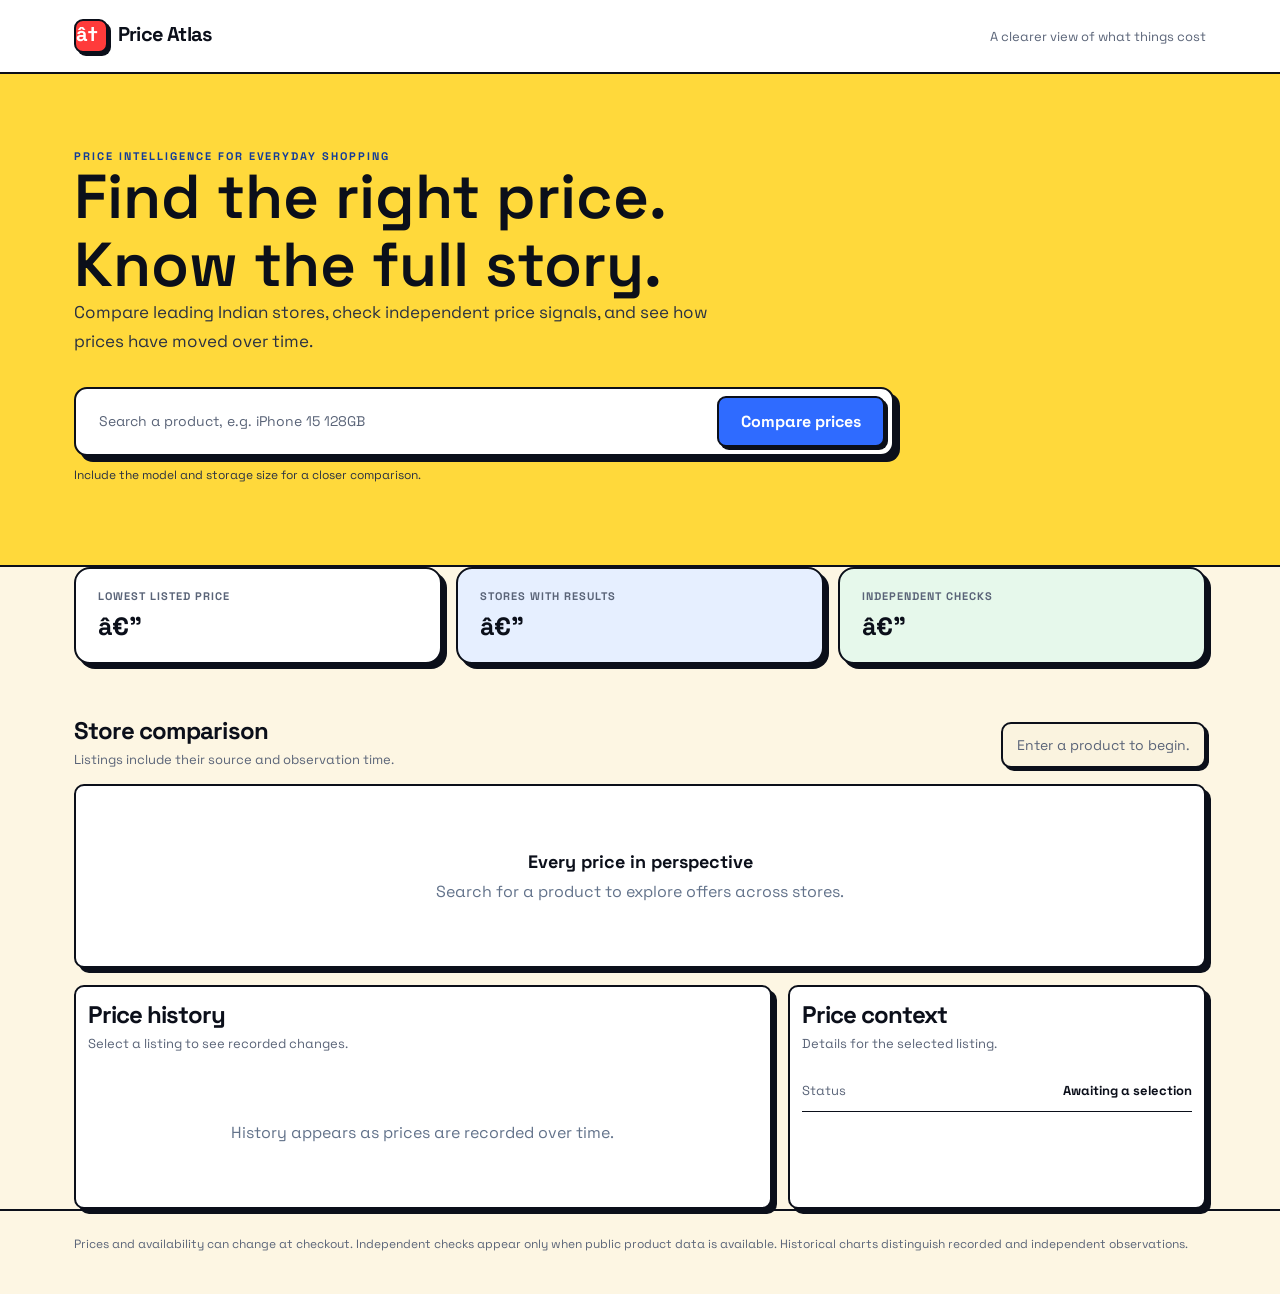
==== commit c4bb227d: "Restore cartoon styling and display independent history" ====
--- a/frontend/index.html
+++ b/frontend/index.html
@@ -1,7 +1,7 @@
-﻿<!doctype html>
+<!doctype html>
 <html lang="en"><head><meta charset="utf-8"><meta name="viewport" content="width=device-width,initial-scale=1"><meta name="description" content="Compare prices and view their history across India's leading stores."><title>Price Atlas â€” Shop with perspective</title><link rel="preconnect" href="https://fonts.googleapis.com"><link rel="preconnect" href="https://fonts.gstatic.com" crossorigin><link href="https://fonts.googleapis.com/css2?family=DM+Sans:wght@400;500;600;700&family=Manrope:wght@400;600;700;800&display=swap" rel="stylesheet"><style>
 :root{--ink:#15233a;--blue:#265bd7;--muted:#63738b;--line:#dfe7f0;--pale:#eef3fa}*{box-sizing:border-box}body{margin:0;background:#f7f9fc;color:var(--ink);font-family:'DM Sans',sans-serif}button,input{font:inherit}.wrap{max-width:1180px;margin:auto;padding:0 24px}header{background:#fff;border-bottom:1px solid var(--line)}nav{height:72px;display:flex;align-items:center;justify-content:space-between}.brand{font:800 20px Manrope,sans-serif;letter-spacing:-.04em;text-decoration:none;color:var(--ink)}.brand b{display:inline-grid;place-items:center;width:34px;height:34px;margin-right:10px;border-radius:9px;background:var(--blue);color:white}.nav-note{color:var(--muted);font-size:13px}.hero{background:linear-gradient(120deg,#102448,#193b77 70%,#255ac2);color:white;padding:75px 0 82px}.eyebrow{text-transform:uppercase;letter-spacing:.18em;font-size:11px;font-weight:700;color:#b4cfff}h1{font:800 clamp(38px,5vw,62px)/1.09 Manrope,sans-serif;letter-spacing:-.055em;margin:16px 0;max-width:800px}.hero p{color:#d4dff1;line-height:1.7;max-width:670px;font-size:17px;margin:0 0 31px}.search{display:flex;max-width:820px;background:white;padding:7px;border-radius:13px;box-shadow:0 20px 50px #08173355}.search input{min-width:0;flex:1;padding:13px 16px;border:0;outline:0;color:var(--ink)}.search button{padding:13px 22px;border:0;border-radius:9px;background:var(--blue);color:#fff;font-weight:700;cursor:pointer}.search button:disabled{opacity:.6}.hint{color:#b4c9eb;font-size:12px;margin-top:11px}main{position:relative;margin-top:-32px;padding-bottom:70px}.stats{display:grid;grid-template-columns:repeat(3,1fr);gap:14px}.stat,.panel{background:#fff;border:1px solid var(--line);border-radius:16px;box-shadow:0 8px 25px #1532500a}.stat{padding:20px 22px}.stat span{display:block;color:var(--muted);font-size:11px;text-transform:uppercase;letter-spacing:.09em;font-weight:700}.stat strong{display:block;font:800 25px Manrope,sans-serif;margin-top:7px}.heading{display:flex;justify-content:space-between;align-items:end;gap:16px;margin:42px 0 16px}.heading h2{font:800 24px Manrope,sans-serif;letter-spacing:-.04em;margin:0}.heading p,.status{color:var(--muted);font-size:13px;margin:5px 0 0}.panel{padding:22px}.empty{text-align:center;padding:52px 15px;color:var(--muted)}.empty strong{display:block;font:700 18px Manrope,sans-serif;color:var(--ink);margin-bottom:8px}.offers{display:grid;gap:11px}.offer{display:grid;grid-template-columns:1fr auto;gap:18px;align-items:center;border:1px solid var(--line);border-radius:12px;padding:17px}.store{color:var(--blue);font-size:11px;text-transform:uppercase;letter-spacing:.1em;font-weight:800}.title{font:700 15px/1.45 Manrope,sans-serif;margin:5px 0 9px}.meta{display:flex;gap:10px;flex-wrap:wrap;color:var(--muted);font-size:12px}.pill{padding:4px 9px;border-radius:20px;background:#edf3fa;color:#667b95;font-weight:700}.pill.ok{background:#e7f6f1;color:#08765b}.pill.diff{background:#fff1df;color:#925610}.price{text-align:right;font:800 23px Manrope,sans-serif}.view{display:inline-block;color:var(--blue);font-size:12px;font-weight:700;text-decoration:none;margin-top:7px}.view:hover{text-decoration:underline}.viewbutton{border:0;background:transparent;padding:0;cursor:pointer}.two{display:grid;grid-template-columns:1.25fr .75fr;gap:16px;margin-top:17px}.two .heading{margin:0 0 18px}.chart{width:100%;height:190px}.chartline{fill:none;stroke:var(--blue);stroke-width:3;stroke-linejoin:round}.gridline{stroke:var(--line)}.chartlabels{display:flex;justify-content:space-between;color:var(--muted);font-size:11px}.fact{display:flex;justify-content:space-between;gap:12px;border-bottom:1px solid var(--line);padding:12px 0;font-size:13px}.fact span{color:var(--muted)}.fact strong{text-align:right}.foot{border-top:1px solid var(--line);color:var(--muted);font-size:12px;padding:24px 0 40px;line-height:1.6}@media(max-width:750px){.wrap{padding:0 16px}.nav-note{display:none}.hero{padding:52px 0 70px}.hero p{font-size:15px}.stats,.two{grid-template-columns:1fr}.stat{padding:14px 18px}.stat strong{font-size:21px}.search button{padding:12px}.heading{align-items:start;flex-direction:column}.offer{grid-template-columns:1fr}.price{text-align:left}}
-</style></head><body><header><div class="wrap"><nav><a class="brand" href="/"><b>â†—</b>Price Atlas</a><span class="nav-note">A clearer view of what things cost</span></nav></div></header><section class="hero"><div class="wrap"><div class="eyebrow">Price intelligence for everyday shopping</div><h1>Find the right price.<br>Know the full story.</h1><p>Compare leading Indian stores, check independent price signals, and see how prices have moved over time.</p><form class="search" id="form"><input id="query" placeholder="Search a product, e.g. iPhone 15 128GB" aria-label="Product name" required maxlength="200"><button id="go">Compare prices</button></form><div class="hint">Include the model and storage size for a closer comparison.</div></div></section><main class="wrap"><div class="stats"><div class="stat"><span>Lowest listed price</span><strong id="lowest">â€”</strong></div><div class="stat"><span>Stores with results</span><strong id="stores">â€”</strong></div><div class="stat"><span>Independent checks</span><strong id="checks">â€”</strong></div></div><div class="heading"><div><h2>Store comparison</h2><p>Listings include their source and observation time.</p></div><div id="status" class="status" role="status">Enter a product to begin.</div></div><section class="panel" id="results"><div class="empty"><strong>Every price in perspective</strong>Search for a product to explore offers across stores.</div></section><div class="two"><section class="panel"><div class="heading"><div><h2>Price history</h2><p id="historyTitle">Select a listing to see recorded changes.</p></div></div><div id="history"><div class="empty">History appears as prices are recorded over time.</div></div></section><section class="panel"><div class="heading"><div><h2>Price context</h2><p>Details for the selected listing.</p></div></div><div id="context" class="fact"><span>Status</span><strong>Awaiting a selection</strong></div></section></div></main><footer class="foot"><div class="wrap">Prices and availability can change at checkout. Independent checks appear only when public product data is available. Historical charts identify the source of recorded observations.</div></footer><script>
+</style><link rel="stylesheet" href="cartoon-hybrid.css"><link rel="stylesheet" href="price-atlas-cartoon.css"></head><body><header><div class="wrap"><nav><a class="brand" href="/"><b>â†—</b>Price Atlas</a><span class="nav-note">A clearer view of what things cost</span></nav></div></header><section class="hero"><div class="wrap"><div class="eyebrow">Price intelligence for everyday shopping</div><h1>Find the right price.<br>Know the full story.</h1><p>Compare leading Indian stores, check independent price signals, and see how prices have moved over time.</p><form class="search" id="form"><input id="query" placeholder="Search a product, e.g. iPhone 15 128GB" aria-label="Product name" required maxlength="200"><button id="go">Compare prices</button></form><div class="hint">Include the model and storage size for a closer comparison.</div></div></section><main class="wrap"><div class="stats"><div class="stat"><span>Lowest listed price</span><strong id="lowest">â€”</strong></div><div class="stat"><span>Stores with results</span><strong id="stores">â€”</strong></div><div class="stat"><span>Independent checks</span><strong id="checks">â€”</strong></div></div><div class="heading"><div><h2>Store comparison</h2><p>Listings include their source and observation time.</p></div><div id="status" class="status" role="status">Enter a product to begin.</div></div><section class="panel" id="results"><div class="empty"><strong>Every price in perspective</strong>Search for a product to explore offers across stores.</div></section><div class="two"><section class="panel"><div class="heading"><div><h2>Price history</h2><p id="historyTitle">Select a listing to see recorded changes.</p></div></div><div id="history"><div class="empty">History appears as prices are recorded over time.</div></div></section><section class="panel"><div class="heading"><div><h2>Price context</h2><p>Details for the selected listing.</p></div></div><div id="context" class="fact"><span>Status</span><strong>Awaiting a selection</strong></div></section></div></main><footer class="foot"><div class="wrap">Prices and availability can change at checkout. Independent checks appear only when public product data is available. Historical charts distinguish recorded and independent observations.</div></footer><script>
 const API=/^(localhost|127\.0\.0\.1)$/.test(location.hostname)?'http://127.0.0.1:8000':'https://scrapyv1.onrender.com';
 const sites=['amazon_in','flipkart','croma','reliance_digital','vijaysales'];
 const labels={amazon_in:'Amazon',flipkart:'Flipkart',croma:'Croma',reliance_digital:'Reliance Digital',vijaysales:'Vijay Sales'};
@@ -13,7 +13,7 @@
 let current=[];
 function badge(p){let s=p.raw?.buyhatke?.status;return s==='matched'?'<span class="pill ok">Independently consistent</span>':s==='different'?'<span class="pill diff">Price differs</span>':'<span class="pill">Independent data unavailable</span>'}
 function render(items){current=items.filter(p=>p.source_platform!=='gsmarena').sort((a,b)=>(Number(a.price)||Infinity)-(Number(b.price)||Infinity));let priced=current.filter(p=>Number(p.price)>0);E('lowest').textContent=priced.length?money(priced[0].price):'â€”';E('stores').textContent=new Set(current.map(p=>p.source_platform||p.platform)).size;E('checks').textContent=current.filter(p=>['matched','different'].includes(p.raw?.buyhatke?.status)).length;if(!current.length){E('results').innerHTML='<div class="empty"><strong>No listings found yet</strong>Try a more specific product name or check again later.</div>';return}E('results').innerHTML='<div class="offers">'+current.slice(0,50).map((p,i)=>`<article class="offer"><div><div class="store">${esc(labels[p.source_platform]||p.source_platform)}</div><div class="title">${esc(p.title)}</div><div class="meta">${badge(p)}<span>Observed ${esc(when(p.scraped_at))}</span></div></div><div class="price">${money(p.price)}<br><a class="view" href="${esc(safe(p.product_url))}" target="_blank" rel="noopener noreferrer">View at store â†—</a><br><button class="view viewbutton" data-i="${i}">View history</button></div></article>`).join('')+'</div>';E('results').querySelectorAll('[data-i]').forEach(b=>b.onclick=()=>history(current[Number(b.dataset.i)]));history(priced[0]||current[0])}
-async function history(p){E('historyTitle').textContent=p.title;let own=[];try{if(p.product_hash)own=(await request('/v2/products/'+encodeURIComponent(p.product_hash)+'/history')).history||[]}catch{}let b=p.raw?.buyhatke||{},external=Array.isArray(b.history)?b.history:[];let pts=[...own.map(x=>({time:new Date(x.scraped_at),price:Number(x.price),source:'Recorded'})),...external.map(x=>({time:new Date(x.scraped_at),price:Number(x.price),source:'Buyhatke'}))].filter(x=>x.price>0&&!isNaN(x.time)).sort((a,c)=>a.time-c.time);if(pts.length){let min=Math.min(...pts.map(x=>x.price)),max=Math.max(...pts.map(x=>x.price)),span=max-min||1,coordinates=pts.map((x,i)=>`${25+i*570/Math.max(1,pts.length-1)},${165-(x.price-min)*135/span}`).join(' ');E('history').innerHTML=`<svg class="chart" viewBox="0 0 620 190" role="img" aria-label="Price history"><line class="gridline" x1="25" y1="165" x2="595" y2="165"/><line class="gridline" x1="25" y1="30" x2="595" y2="30"/><polyline class="chartline" points="${coordinates}"/></svg><div class="chartlabels"><span>${esc(when(pts[0].time))}</span><span>${esc(when(pts.at(-1).time))}</span></div><p class="status">${pts.length} observations Â· ${[...new Set(pts.map(x=>x.source))].join(' and ')}</p>`}else E('history').innerHTML='<div class="empty">No dated observations are available for this listing yet.</div>';E('context').innerHTML=`<div class="fact"><span>Store</span><strong>${esc(labels[p.source_platform]||p.source_platform)}</strong></div><div class="fact"><span>Listed price</span><strong>${money(p.price)}</strong></div><div class="fact"><span>Lowest recorded</span><strong>${pts.length?money(Math.min(...pts.map(x=>x.price))):'â€”'}</strong></div><div class="fact"><span>Independent signal</span><strong>${b.status==='matched'?'Consistent':b.status==='different'?'Different':'Unavailable'}</strong></div><div class="fact"><span>Observed</span><strong>${esc(when(p.scraped_at))}</strong></div>${b.url?`<a class="view" href="${esc(safe(b.url))}" target="_blank" rel="noopener noreferrer">Explore on Buyhatke â†—</a>`:''}`}
+async function history(p){E('historyTitle').textContent=p.title;let own=[];try{if(p.product_hash)own=(await request('/v2/products/'+encodeURIComponent(p.product_hash)+'/history')).history||[]}catch{}let b=p.raw?.buyhatke||{},external=Array.isArray(b.history)?b.history:[];let pts=[...own.map(x=>({time:new Date(x.scraped_at),price:Number(x.price),source:'Recorded'})),...external.map(x=>({time:new Date(x.scraped_at),price:Number(x.price),source:'Independent history'}))].filter(x=>x.price>0&&!isNaN(x.time)).sort((a,c)=>a.time-c.time);if(pts.length){let min=Math.min(...pts.map(x=>x.price)),max=Math.max(...pts.map(x=>x.price)),span=max-min||1,coordinates=pts.map((x,i)=>`${25+i*570/Math.max(1,pts.length-1)},${165-(x.price-min)*135/span}`).join(' ');E('history').innerHTML=`<svg class="chart" viewBox="0 0 620 190" role="img" aria-label="Price history"><line class="gridline" x1="25" y1="165" x2="595" y2="165"/><line class="gridline" x1="25" y1="30" x2="595" y2="30"/><polyline class="chartline" points="${coordinates}"/></svg><div class="chartlabels"><span>${esc(when(pts[0].time))}</span><span>${esc(when(pts.at(-1).time))}</span></div><p class="status">${pts.length} observations Â· ${[...new Set(pts.map(x=>x.source))].join(' and ')}</p>`}else E('history').innerHTML='<div class="empty">No dated observations are available for this listing yet.</div>';E('context').innerHTML=`<div class="fact"><span>Store</span><strong>${esc(labels[p.source_platform]||p.source_platform)}</strong></div><div class="fact"><span>Listed price</span><strong>${money(p.price)}</strong></div><div class="fact"><span>Lowest recorded</span><strong>${pts.length?money(Math.min(...pts.map(x=>x.price))):'â€”'}</strong></div><div class="fact"><span>Independent signal</span><strong>${b.status==='matched'?'Consistent':b.status==='different'?'Different':'Unavailable'}</strong></div><div class="fact"><span>Observed</span><strong>${esc(when(p.scraped_at))}</strong></div>`}
 async function search(q){E('go').disabled=true;E('status').textContent='Checking stores and independent price signalsâ€¦';try{let start=await request('/v2/compare',{method:'POST',headers:{'content-type':'application/json'},body:JSON.stringify({sites,keywords:[q],pages:1,force:true})});for(let n=0;n<90;n++){await new Promise(r=>setTimeout(r,3000));let job=await request('/v2/compare/'+encodeURIComponent(start.job_id));if(['complete','failed'].includes(job.status)){render(job.results||[]);E('status').textContent=(job.error?'Some sources were unavailable. ':'')+(job.results?.length||0)+' listings found.';return}}E('status').textContent='This is taking longer than expected. Try again shortly.'}catch(e){E('status').textContent=e.message||'Price information is temporarily unavailable.'}finally{E('go').disabled=false}}
 E('form').addEventListener('submit',e=>{e.preventDefault();let q=E('query').value.trim();if(q)search(q)});
 </script></body></html>
--- a/frontend/cartoon-hybrid.css
+++ b/frontend/cartoon-hybrid.css
@@ -0,0 +1,685 @@
+@import url('https://fonts.googleapis.com/css2?family=Space+Grotesk:wght@400;500;600;700&family=JetBrains+Mono:wght@400;500&display=swap');
+
+:root {
+  color-scheme: light;
+  --bg: #fdf6e3;
+  --surface: #ffffff;
+  --surface-2: #faf3df;
+  --surface-3: #f5ecc8;
+  --ink: #0b0f1a;
+  --ink-soft: #2a3142;
+  --ink-mute: #5a6478;
+  --outline: #0b0f1a;
+  --outline-strong: #0b0f1a;
+  --outline-w: 2.5px;
+  --outline-thin: 2px;
+  --shadow-lg: 5px 5px 0 0 var(--outline);
+  --shadow-md: 4px 4px 0 0 var(--outline);
+  --shadow-sm: 3px 3px 0 0 var(--outline);
+  --shadow-xs: 2px 2px 0 0 var(--outline);
+  --shadow-pressed: 1px 1px 0 0 var(--outline);
+  --red: #ff3b3b;
+  --red-ink: #9a1515;
+  --blue: #2f6bff;
+  --blue-ink: #123c9a;
+  --yellow: #ffd93b;
+  --yellow-ink: #6b4b00;
+  --green: #2aa56a;
+  --green-ink: #0e5a38;
+  --input-bg: #ffffff;
+  --ring: 0 0 0 3px rgba(47, 107, 255, 0.35);
+  --r-sm: 8px;
+  --r-md: 10px;
+  --r-lg: 14px;
+  --r-xl: 18px;
+  --easing: cubic-bezier(0.2, 0, 0, 1);
+  --dur: 120ms;
+}
+
+.dark {
+  color-scheme: dark;
+  --bg: #0d1424;
+  --surface: #18213a;
+  --surface-2: #141b30;
+  --surface-3: #22304d;
+  --ink: #e8e2cc;
+  --ink-soft: #c2bba0;
+  --ink-mute: #7d869f;
+  --outline: #3a4667;
+  --outline-strong: #5a6b94;
+  --outline-w: 1.5px;
+  --outline-thin: 1px;
+  --shadow-lg: 4px 4px 0 0 rgba(0, 0, 0, 0.55);
+  --shadow-md: 3px 3px 0 0 rgba(0, 0, 0, 0.5);
+  --shadow-sm: 2px 2px 0 0 rgba(0, 0, 0, 0.45);
+  --shadow-xs: 1px 1px 0 0 rgba(0, 0, 0, 0.4);
+  --shadow-pressed: 1px 1px 0 0 rgba(0, 0, 0, 0.3);
+  --red: #ff5e5e;
+  --red-ink: #ffd6d6;
+  --blue: #6a9bff;
+  --blue-ink: #d6e3ff;
+  --yellow: #ffd93b;
+  --yellow-ink: #fff3b0;
+  --green: #55d595;
+  --green-ink: #c8f3dc;
+  --input-bg: #141b30;
+  --ring: 0 0 0 3px rgba(106, 155, 255, 0.4);
+}
+
+* {
+  box-sizing: border-box;
+}
+
+body {
+  background: var(--bg);
+  color: var(--ink);
+  font-family: 'Space Grotesk', ui-sans-serif, system-ui, -apple-system, 'Segoe UI', Roboto, sans-serif;
+  font-feature-settings: "ss01";
+  -webkit-font-smoothing: antialiased;
+  -moz-osx-font-smoothing: grayscale;
+}
+
+h1,
+h2,
+h3,
+h4 {
+  font-family: 'Space Grotesk', system-ui, sans-serif;
+  font-weight: 600;
+  letter-spacing: 0;
+  margin: 0;
+}
+
+code,
+pre,
+.mono {
+  font-family: 'JetBrains Mono', ui-monospace, Consolas, monospace;
+}
+
+::selection {
+  background: var(--yellow);
+  color: #0b0f1a;
+}
+
+.card {
+  background: var(--surface);
+  border: var(--outline-w) solid var(--outline);
+  border-radius: var(--r-lg);
+  box-shadow: var(--shadow-lg);
+  padding: 20px;
+}
+
+.card-sm {
+  background: var(--surface);
+  border: var(--outline-thin) solid var(--outline);
+  border-radius: var(--r-md);
+  box-shadow: var(--shadow-sm);
+  padding: 14px;
+}
+
+.panel {
+  background: var(--surface-2);
+  border: var(--outline-thin) solid var(--outline);
+  border-radius: var(--r-md);
+  padding: 12px;
+}
+
+.btn,
+.link-btn {
+  display: inline-flex;
+  align-items: center;
+  justify-content: center;
+  gap: 8px;
+  font-family: inherit;
+  font-weight: 600;
+  font-size: 14px;
+  line-height: 1;
+  padding: 10px 16px;
+  background: var(--surface);
+  color: var(--ink);
+  border: var(--outline-w) solid var(--outline);
+  border-radius: var(--r-md);
+  box-shadow: var(--shadow-md);
+  cursor: pointer;
+  transition: transform var(--dur) var(--easing), box-shadow var(--dur) var(--easing);
+  user-select: none;
+}
+
+.btn:hover,
+.link-btn:hover {
+  transform: translate(-1px, -1px);
+  box-shadow: 5px 5px 0 0 var(--outline);
+}
+
+.btn:active,
+.link-btn:active {
+  transform: translate(2px, 2px);
+  box-shadow: var(--shadow-pressed);
+}
+
+.btn:focus-visible,
+.link-btn:focus-visible {
+  outline: none;
+  box-shadow: var(--shadow-md), var(--ring);
+}
+
+.btn:disabled {
+  opacity: 0.55;
+  cursor: not-allowed;
+  box-shadow: var(--shadow-sm);
+  transform: none;
+}
+
+.btn-primary {
+  background: var(--red);
+  color: #fff;
+}
+
+.dark .btn-primary {
+  color: var(--red-ink);
+}
+
+.btn-blue {
+  background: var(--blue);
+  color: #fff;
+}
+
+.btn-yellow {
+  background: var(--yellow);
+  color: #0b0f1a;
+}
+
+.dark .btn-yellow {
+  color: #0b0f1a;
+}
+
+.btn-green {
+  background: var(--green);
+  color: #fff;
+}
+
+.btn-sm {
+  padding: 6px 12px;
+  font-size: 13px;
+  box-shadow: var(--shadow-sm);
+}
+
+.chip,
+.badge {
+  display: inline-flex;
+  align-items: center;
+  gap: 6px;
+  background: var(--surface);
+  color: var(--ink);
+  font-family: inherit;
+  font-size: 12px;
+  font-weight: 600;
+  padding: 5px 12px;
+  border: var(--outline-thin) solid var(--outline);
+  border-radius: 999px;
+  box-shadow: var(--shadow-xs);
+  user-select: none;
+}
+
+.chip-red,
+.badge.offline {
+  background: var(--red);
+  color: #fff;
+}
+
+.chip-blue,
+.badge.checking {
+  background: var(--blue);
+  color: #fff;
+}
+
+.chip-yellow {
+  background: var(--yellow);
+  color: var(--yellow-ink);
+}
+
+.chip-green,
+.badge.live {
+  background: var(--green);
+  color: #fff;
+}
+
+.input,
+.select,
+.textarea,
+input,
+select,
+textarea {
+  display: block;
+  width: 100%;
+  background: var(--input-bg);
+  color: var(--ink);
+  font-family: inherit;
+  font-size: 14px;
+  padding: 10px 14px;
+  border: var(--outline-w) solid var(--outline);
+  border-radius: var(--r-md);
+  transition: box-shadow var(--dur) var(--easing);
+}
+
+.input:focus,
+.select:focus,
+.textarea:focus,
+input:focus,
+select:focus,
+textarea:focus {
+  outline: none;
+  box-shadow: var(--ring);
+}
+
+input::placeholder,
+textarea::placeholder {
+  color: var(--ink-mute);
+}
+
+.checkbox,
+input[type="checkbox"] {
+  appearance: none;
+  -webkit-appearance: none;
+  width: 18px;
+  height: 18px;
+  min-width: 18px;
+  padding: 0;
+  background: var(--input-bg);
+  border: var(--outline-thin) solid var(--outline);
+  border-radius: 4px;
+  cursor: pointer;
+  position: relative;
+  flex-shrink: 0;
+}
+
+.checkbox:checked,
+input[type="checkbox"]:checked {
+  background: var(--blue);
+}
+
+.checkbox:checked::after,
+input[type="checkbox"]:checked::after {
+  content: "";
+  position: absolute;
+  left: 4px;
+  top: 0;
+  width: 6px;
+  height: 11px;
+  border-right: 2.5px solid #fff;
+  border-bottom: 2.5px solid #fff;
+  transform: rotate(45deg);
+}
+
+.row-item {
+  display: flex;
+  align-items: flex-start;
+  gap: 10px;
+  padding: 12px;
+  background: var(--surface);
+  border: var(--outline-thin) solid var(--outline);
+  border-radius: var(--r-md);
+  box-shadow: var(--shadow-sm);
+}
+
+.label-tag,
+label {
+  font-size: 11px;
+  font-weight: 700;
+  letter-spacing: 0.08em;
+  text-transform: uppercase;
+  color: var(--ink-mute);
+}
+
+.text-mute,
+.muted {
+  color: var(--ink-mute);
+}
+
+.text-soft {
+  color: var(--ink-soft);
+}
+
+.scroll-area::-webkit-scrollbar {
+  width: 10px;
+  height: 10px;
+}
+
+.scroll-area::-webkit-scrollbar-track {
+  background: var(--surface-2);
+  border-radius: 999px;
+}
+
+.scroll-area::-webkit-scrollbar-thumb {
+  background: var(--surface-3);
+  border: 1px solid var(--outline);
+  border-radius: 999px;
+}
+
+.brand-square {
+  display: inline-flex;
+  align-items: center;
+  justify-content: center;
+  width: 36px;
+  height: 36px;
+  background: var(--red);
+  color: #fff;
+  font-weight: 700;
+  font-size: 18px;
+  border: var(--outline-w) solid var(--outline);
+  border-radius: var(--r-sm);
+  box-shadow: var(--shadow-sm);
+}
+
+/* SCRAPY frontend application layer */
+html {
+  min-height: 100%;
+}
+
+body {
+  min-height: 100vh;
+}
+
+.container {
+  max-width: 1120px;
+  margin: 0 auto;
+  padding: 36px 20px 56px;
+}
+
+.header {
+  display: grid;
+  grid-template-columns: 1fr auto;
+  gap: 18px;
+  align-items: start;
+  text-align: left;
+  margin-bottom: 28px;
+}
+
+.header-main {
+  display: grid;
+  gap: 10px;
+}
+
+.header h1 {
+  max-width: 760px;
+  color: var(--ink);
+  font-size: clamp(34px, 6vw, 64px);
+  line-height: 0.96;
+  background: none;
+  -webkit-text-fill-color: currentColor;
+}
+
+.header p {
+  max-width: 560px;
+  color: var(--ink-soft);
+  font-size: 16px;
+  line-height: 1.55;
+}
+
+.theme-toggle {
+  white-space: nowrap;
+}
+
+.card {
+  margin-bottom: 20px;
+}
+
+.card h2 {
+  color: var(--ink);
+  font-size: 20px;
+  margin-bottom: 16px;
+}
+
+.grid {
+  display: grid;
+  grid-template-columns: 1fr 1fr;
+  gap: 14px;
+}
+
+.full {
+  grid-column: 1 / -1;
+}
+
+textarea {
+  min-height: 88px;
+  resize: vertical;
+}
+
+.checkbox-list {
+  display: grid;
+  grid-template-columns: repeat(auto-fit, minmax(150px, 1fr));
+  gap: 10px;
+  padding: 12px;
+  background: var(--surface-2);
+  border: var(--outline-thin) solid var(--outline);
+  border-radius: var(--r-md);
+}
+
+.checkbox-list label {
+  display: flex;
+  align-items: center;
+  gap: 8px;
+  margin: 0;
+  color: var(--ink);
+  letter-spacing: 0;
+  text-transform: none;
+  font-size: 14px;
+  font-weight: 600;
+}
+
+.actions {
+  display: grid;
+  grid-template-columns: 1fr 1fr;
+  gap: 12px;
+}
+
+.status {
+  display: flex;
+  align-items: center;
+  justify-content: space-between;
+  gap: 16px;
+  min-height: 46px;
+  margin-top: 16px;
+  padding: 12px 14px;
+  color: var(--ink-soft);
+  background: var(--surface-2);
+  border: var(--outline-thin) solid var(--outline);
+  border-radius: var(--r-md);
+  box-shadow: var(--shadow-sm);
+  font-size: 14px;
+}
+
+.status-message {
+  min-width: 0;
+}
+
+.status-loader {
+  display: none;
+  width: 24px;
+  height: 24px;
+  flex: 0 0 auto;
+  border: var(--outline-thin) solid var(--outline);
+  border-radius: 999px;
+  background: var(--surface);
+  box-shadow: var(--shadow-xs);
+  position: relative;
+}
+
+.status-loader::before {
+  content: "";
+  position: absolute;
+  inset: 4px;
+  border-radius: 999px;
+  border: 3px solid color-mix(in srgb, var(--blue) 24%, transparent);
+  border-top-color: var(--blue);
+  animation: spin 0.75s linear infinite;
+}
+
+.status.running .status-loader {
+  display: inline-block;
+}
+
+.status.success {
+  background: color-mix(in srgb, var(--green) 18%, var(--surface));
+  color: var(--green-ink);
+}
+
+.status.error {
+  background: color-mix(in srgb, var(--red) 16%, var(--surface));
+  color: var(--red-ink);
+}
+
+.status.running {
+  background: color-mix(in srgb, var(--blue) 14%, var(--surface));
+  color: var(--blue-ink);
+}
+
+.note {
+  margin-top: 10px;
+  color: var(--ink-mute);
+  font-size: 12px;
+}
+
+.links {
+  display: grid;
+  grid-template-columns: repeat(4, 1fr);
+  gap: 12px;
+}
+
+.link-btn {
+  width: 100%;
+  min-height: 44px;
+  text-decoration: none;
+}
+
+.link-btn svg,
+.btn svg {
+  width: 17px;
+  height: 17px;
+  stroke: currentColor;
+  stroke-width: 2;
+  stroke-linecap: round;
+  stroke-linejoin: round;
+  fill: none;
+  flex: 0 0 auto;
+}
+
+@keyframes spin {
+  to {
+    transform: rotate(360deg);
+  }
+}
+
+.spinner {
+  display: inline-block;
+  width: 14px;
+  height: 14px;
+  border: 2px solid color-mix(in srgb, currentColor 28%, transparent);
+  border-top-color: currentColor;
+  border-radius: 50%;
+  animation: spin 0.7s linear infinite;
+}
+
+.results-section {
+  display: none;
+  margin-top: 32px;
+}
+
+.cheapest-grid {
+  display: grid;
+  grid-template-columns: repeat(auto-fit, minmax(220px, 1fr));
+  gap: 12px;
+  margin-bottom: 16px;
+}
+
+.deal-card {
+  min-height: 126px;
+  padding: 14px;
+  background: var(--surface-2);
+  border: var(--outline-thin) solid var(--outline);
+  border-radius: var(--r-md);
+  box-shadow: var(--shadow-sm);
+}
+
+.deal-title {
+  margin-bottom: 10px;
+  color: var(--ink);
+  font-size: 14px;
+  line-height: 1.4;
+}
+
+.deal-price {
+  color: var(--green-ink);
+  font-size: 18px;
+  font-weight: 700;
+}
+
+table {
+  width: 100%;
+  min-width: 760px;
+  border-collapse: separate;
+  border-spacing: 0;
+  background: var(--surface);
+  border: var(--outline-thin) solid var(--outline);
+  border-radius: var(--r-md);
+  overflow: hidden;
+}
+
+th,
+td {
+  padding: 13px 12px;
+  border-bottom: var(--outline-thin) solid var(--outline);
+  color: var(--ink);
+  text-align: left;
+  font-size: 13px;
+  vertical-align: middle;
+}
+
+tr:last-child td {
+  border-bottom: 0;
+}
+
+th {
+  background: var(--surface-2);
+  color: var(--ink-mute);
+  font-size: 11px;
+  font-weight: 700;
+  letter-spacing: 0.08em;
+  text-transform: uppercase;
+}
+
+td a {
+  color: var(--blue);
+  font-weight: 700;
+  text-decoration: none;
+}
+
+td a:hover {
+  text-decoration: underline;
+}
+
+.sparkline {
+  width: 110px;
+  height: 32px;
+  display: block;
+}
+
+@media (max-width: 720px) {
+  .container {
+    padding: 24px 14px 40px;
+  }
+
+  .header,
+  .grid,
+  .actions,
+  .links {
+    grid-template-columns: 1fr;
+  }
+
+  .theme-toggle {
+    justify-self: start;
+  }
+
+  .card {
+    padding: 16px;
+  }
+}
--- a/frontend/price-atlas-cartoon.css
+++ b/frontend/price-atlas-cartoon.css
@@ -0,0 +1,31 @@
+/* Price Atlas application styles using the original cartoon design tokens. */
+body { background: var(--bg); color: var(--ink); font-family: 'Space Grotesk', sans-serif; }
+header { background: var(--surface); border-bottom: 2.5px solid var(--outline); }
+.brand { color: var(--ink); font-family: 'Space Grotesk', sans-serif; }
+.brand b { background: var(--red); border: 2px solid var(--outline); box-shadow: 3px 3px 0 var(--outline); }
+.nav-note, .heading p, .status, .fact span, .chartlabels { color: var(--ink-mute); }
+.hero { background: var(--yellow); color: var(--ink); border-bottom: 2.5px solid var(--outline); }
+.hero h1 { color: var(--ink); font-family: 'Space Grotesk', sans-serif; }
+.hero p { color: var(--ink-soft); }
+.eyebrow { color: var(--blue-ink); }
+.hint { color: var(--ink-soft); }
+.search { background: var(--surface); border: 2.5px solid var(--outline); box-shadow: 6px 6px 0 var(--outline); }
+.search input { border: 0; box-shadow: none; background: var(--surface); color: var(--ink); }
+.search button { background: var(--blue); color: white; border: 2px solid var(--outline); box-shadow: 3px 3px 0 var(--outline); }
+.search button:hover { transform: translate(-1px,-1px); }
+.stat, .panel { background: var(--surface); border: 2.5px solid var(--outline); box-shadow: 5px 5px 0 var(--outline); }
+.stat:nth-child(2) { background: #e6efff; }
+.stat:nth-child(3) { background: #e6f8eb; }
+.stat span { color: var(--ink-mute); }
+.stat strong, .heading h2, .title, .price, .empty strong { color: var(--ink); font-family: 'Space Grotesk', sans-serif; }
+.offer { border: 2px solid var(--outline); background: var(--surface-2); box-shadow: 3px 3px 0 var(--outline); }
+.store, .view { color: var(--blue-ink); }
+.pill { border: 1.5px solid var(--outline); background: #e6efff; color: var(--ink-soft); }
+.pill.ok { background: #c9f2d7; color: var(--green-ink); }
+.pill.diff { background: #ffe3a8; color: var(--yellow-ink); }
+.fact { border-color: var(--outline); }
+.gridline { stroke: #c8c4b9; }
+.chartline { stroke: var(--blue); }
+.foot { border-top: 2px solid var(--outline); color: var(--ink-mute); }
+.viewbutton { display: inline-block; width: auto; color: var(--blue-ink); border: 0; box-shadow: none; }
+@media (max-width: 750px) { .hero { padding-top: 52px; } .search input { min-width: 0; } }
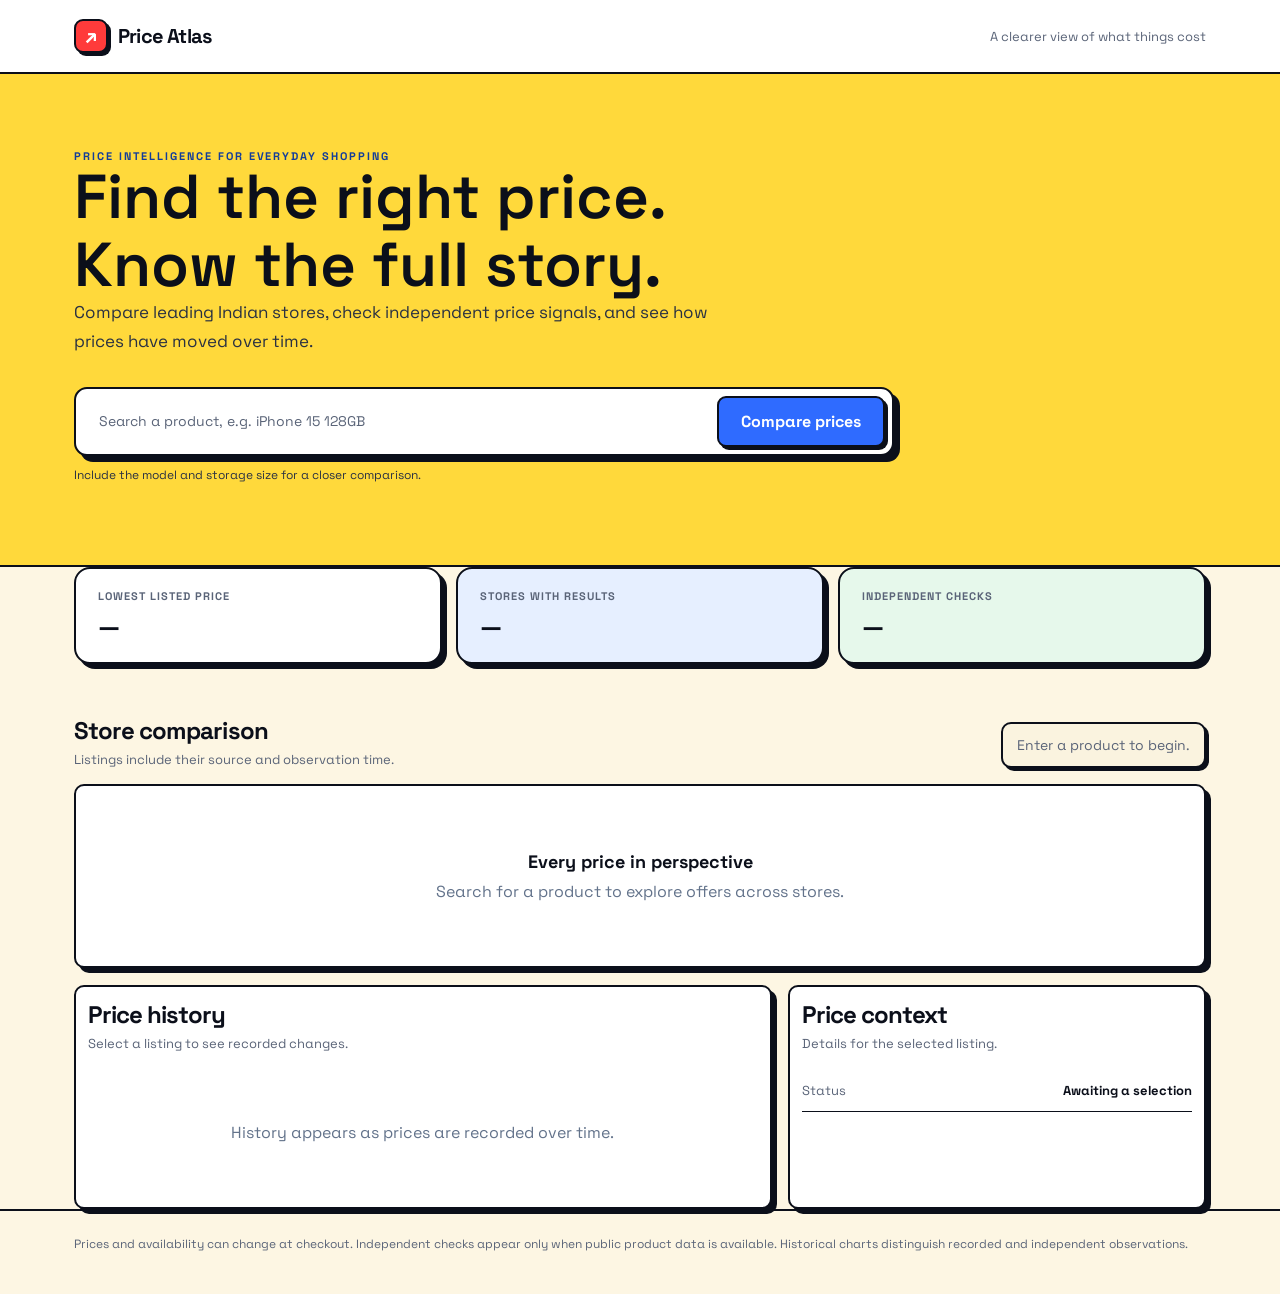
==== commit c2145484: "Fix display encoding and unblock price searches" ====
--- a/frontend/index.html
+++ b/frontend/index.html
@@ -1,19 +1,19 @@
 <!doctype html>
-<html lang="en"><head><meta charset="utf-8"><meta name="viewport" content="width=device-width,initial-scale=1"><meta name="description" content="Compare prices and view their history across India's leading stores."><title>Price Atlas â€” Shop with perspective</title><link rel="preconnect" href="https://fonts.googleapis.com"><link rel="preconnect" href="https://fonts.gstatic.com" crossorigin><link href="https://fonts.googleapis.com/css2?family=DM+Sans:wght@400;500;600;700&family=Manrope:wght@400;600;700;800&display=swap" rel="stylesheet"><style>
+<html lang="en"><head><meta charset="utf-8"><meta name="viewport" content="width=device-width,initial-scale=1"><meta name="description" content="Compare prices and view their history across India's leading stores."><title>Price Atlas — Shop with perspective</title><link rel="preconnect" href="https://fonts.googleapis.com"><link rel="preconnect" href="https://fonts.gstatic.com" crossorigin><link href="https://fonts.googleapis.com/css2?family=DM+Sans:wght@400;500;600;700&family=Manrope:wght@400;600;700;800&display=swap" rel="stylesheet"><style>
 :root{--ink:#15233a;--blue:#265bd7;--muted:#63738b;--line:#dfe7f0;--pale:#eef3fa}*{box-sizing:border-box}body{margin:0;background:#f7f9fc;color:var(--ink);font-family:'DM Sans',sans-serif}button,input{font:inherit}.wrap{max-width:1180px;margin:auto;padding:0 24px}header{background:#fff;border-bottom:1px solid var(--line)}nav{height:72px;display:flex;align-items:center;justify-content:space-between}.brand{font:800 20px Manrope,sans-serif;letter-spacing:-.04em;text-decoration:none;color:var(--ink)}.brand b{display:inline-grid;place-items:center;width:34px;height:34px;margin-right:10px;border-radius:9px;background:var(--blue);color:white}.nav-note{color:var(--muted);font-size:13px}.hero{background:linear-gradient(120deg,#102448,#193b77 70%,#255ac2);color:white;padding:75px 0 82px}.eyebrow{text-transform:uppercase;letter-spacing:.18em;font-size:11px;font-weight:700;color:#b4cfff}h1{font:800 clamp(38px,5vw,62px)/1.09 Manrope,sans-serif;letter-spacing:-.055em;margin:16px 0;max-width:800px}.hero p{color:#d4dff1;line-height:1.7;max-width:670px;font-size:17px;margin:0 0 31px}.search{display:flex;max-width:820px;background:white;padding:7px;border-radius:13px;box-shadow:0 20px 50px #08173355}.search input{min-width:0;flex:1;padding:13px 16px;border:0;outline:0;color:var(--ink)}.search button{padding:13px 22px;border:0;border-radius:9px;background:var(--blue);color:#fff;font-weight:700;cursor:pointer}.search button:disabled{opacity:.6}.hint{color:#b4c9eb;font-size:12px;margin-top:11px}main{position:relative;margin-top:-32px;padding-bottom:70px}.stats{display:grid;grid-template-columns:repeat(3,1fr);gap:14px}.stat,.panel{background:#fff;border:1px solid var(--line);border-radius:16px;box-shadow:0 8px 25px #1532500a}.stat{padding:20px 22px}.stat span{display:block;color:var(--muted);font-size:11px;text-transform:uppercase;letter-spacing:.09em;font-weight:700}.stat strong{display:block;font:800 25px Manrope,sans-serif;margin-top:7px}.heading{display:flex;justify-content:space-between;align-items:end;gap:16px;margin:42px 0 16px}.heading h2{font:800 24px Manrope,sans-serif;letter-spacing:-.04em;margin:0}.heading p,.status{color:var(--muted);font-size:13px;margin:5px 0 0}.panel{padding:22px}.empty{text-align:center;padding:52px 15px;color:var(--muted)}.empty strong{display:block;font:700 18px Manrope,sans-serif;color:var(--ink);margin-bottom:8px}.offers{display:grid;gap:11px}.offer{display:grid;grid-template-columns:1fr auto;gap:18px;align-items:center;border:1px solid var(--line);border-radius:12px;padding:17px}.store{color:var(--blue);font-size:11px;text-transform:uppercase;letter-spacing:.1em;font-weight:800}.title{font:700 15px/1.45 Manrope,sans-serif;margin:5px 0 9px}.meta{display:flex;gap:10px;flex-wrap:wrap;color:var(--muted);font-size:12px}.pill{padding:4px 9px;border-radius:20px;background:#edf3fa;color:#667b95;font-weight:700}.pill.ok{background:#e7f6f1;color:#08765b}.pill.diff{background:#fff1df;color:#925610}.price{text-align:right;font:800 23px Manrope,sans-serif}.view{display:inline-block;color:var(--blue);font-size:12px;font-weight:700;text-decoration:none;margin-top:7px}.view:hover{text-decoration:underline}.viewbutton{border:0;background:transparent;padding:0;cursor:pointer}.two{display:grid;grid-template-columns:1.25fr .75fr;gap:16px;margin-top:17px}.two .heading{margin:0 0 18px}.chart{width:100%;height:190px}.chartline{fill:none;stroke:var(--blue);stroke-width:3;stroke-linejoin:round}.gridline{stroke:var(--line)}.chartlabels{display:flex;justify-content:space-between;color:var(--muted);font-size:11px}.fact{display:flex;justify-content:space-between;gap:12px;border-bottom:1px solid var(--line);padding:12px 0;font-size:13px}.fact span{color:var(--muted)}.fact strong{text-align:right}.foot{border-top:1px solid var(--line);color:var(--muted);font-size:12px;padding:24px 0 40px;line-height:1.6}@media(max-width:750px){.wrap{padding:0 16px}.nav-note{display:none}.hero{padding:52px 0 70px}.hero p{font-size:15px}.stats,.two{grid-template-columns:1fr}.stat{padding:14px 18px}.stat strong{font-size:21px}.search button{padding:12px}.heading{align-items:start;flex-direction:column}.offer{grid-template-columns:1fr}.price{text-align:left}}
-</style><link rel="stylesheet" href="cartoon-hybrid.css"><link rel="stylesheet" href="price-atlas-cartoon.css"></head><body><header><div class="wrap"><nav><a class="brand" href="/"><b>â†—</b>Price Atlas</a><span class="nav-note">A clearer view of what things cost</span></nav></div></header><section class="hero"><div class="wrap"><div class="eyebrow">Price intelligence for everyday shopping</div><h1>Find the right price.<br>Know the full story.</h1><p>Compare leading Indian stores, check independent price signals, and see how prices have moved over time.</p><form class="search" id="form"><input id="query" placeholder="Search a product, e.g. iPhone 15 128GB" aria-label="Product name" required maxlength="200"><button id="go">Compare prices</button></form><div class="hint">Include the model and storage size for a closer comparison.</div></div></section><main class="wrap"><div class="stats"><div class="stat"><span>Lowest listed price</span><strong id="lowest">â€”</strong></div><div class="stat"><span>Stores with results</span><strong id="stores">â€”</strong></div><div class="stat"><span>Independent checks</span><strong id="checks">â€”</strong></div></div><div class="heading"><div><h2>Store comparison</h2><p>Listings include their source and observation time.</p></div><div id="status" class="status" role="status">Enter a product to begin.</div></div><section class="panel" id="results"><div class="empty"><strong>Every price in perspective</strong>Search for a product to explore offers across stores.</div></section><div class="two"><section class="panel"><div class="heading"><div><h2>Price history</h2><p id="historyTitle">Select a listing to see recorded changes.</p></div></div><div id="history"><div class="empty">History appears as prices are recorded over time.</div></div></section><section class="panel"><div class="heading"><div><h2>Price context</h2><p>Details for the selected listing.</p></div></div><div id="context" class="fact"><span>Status</span><strong>Awaiting a selection</strong></div></section></div></main><footer class="foot"><div class="wrap">Prices and availability can change at checkout. Independent checks appear only when public product data is available. Historical charts distinguish recorded and independent observations.</div></footer><script>
+</style><link rel="stylesheet" href="cartoon-hybrid.css"><link rel="stylesheet" href="price-atlas-cartoon.css"></head><body><header><div class="wrap"><nav><a class="brand" href="/"><b>↗</b>Price Atlas</a><span class="nav-note">A clearer view of what things cost</span></nav></div></header><section class="hero"><div class="wrap"><div class="eyebrow">Price intelligence for everyday shopping</div><h1>Find the right price.<br>Know the full story.</h1><p>Compare leading Indian stores, check independent price signals, and see how prices have moved over time.</p><form class="search" id="form"><input id="query" placeholder="Search a product, e.g. iPhone 15 128GB" aria-label="Product name" required maxlength="200"><button id="go">Compare prices</button></form><div class="hint">Include the model and storage size for a closer comparison.</div></div></section><main class="wrap"><div class="stats"><div class="stat"><span>Lowest listed price</span><strong id="lowest">—</strong></div><div class="stat"><span>Stores with results</span><strong id="stores">—</strong></div><div class="stat"><span>Independent checks</span><strong id="checks">—</strong></div></div><div class="heading"><div><h2>Store comparison</h2><p>Listings include their source and observation time.</p></div><div id="status" class="status" role="status">Enter a product to begin.</div></div><section class="panel" id="results"><div class="empty"><strong>Every price in perspective</strong>Search for a product to explore offers across stores.</div></section><div class="two"><section class="panel"><div class="heading"><div><h2>Price history</h2><p id="historyTitle">Select a listing to see recorded changes.</p></div></div><div id="history"><div class="empty">History appears as prices are recorded over time.</div></div></section><section class="panel"><div class="heading"><div><h2>Price context</h2><p>Details for the selected listing.</p></div></div><div id="context" class="fact"><span>Status</span><strong>Awaiting a selection</strong></div></section></div></main><footer class="foot"><div class="wrap">Prices and availability can change at checkout. Independent checks appear only when public product data is available. Historical charts distinguish recorded and independent observations.</div></footer><script>
 const API=/^(localhost|127\.0\.0\.1)$/.test(location.hostname)?'http://127.0.0.1:8000':'https://scrapyv1.onrender.com';
 const sites=['amazon_in','flipkart','croma','reliance_digital','vijaysales'];
 const labels={amazon_in:'Amazon',flipkart:'Flipkart',croma:'Croma',reliance_digital:'Reliance Digital',vijaysales:'Vijay Sales'};
-const E=id=>document.getElementById(id),money=v=>Number(v)>0?'â‚¹'+Number(v).toLocaleString('en-IN',{maximumFractionDigits:0}):'Unavailable';
-const esc=v=>String(v??'').replace(/[&<>"']/g,c=>({'&':'&amp;','<':'&lt;','>':'&gt;','"':'&quot;'}[c]));
+const E=id=>document.getElementById(id),money=v=>Number(v)>0?'₹'+Number(v).toLocaleString('en-IN',{maximumFractionDigits:0}):'Unavailable';
+const esc=v=>String(v??'').replace(/[&<>"']/g,c=>({'&':'&amp;','<':'&lt;','>':'&gt;','"':'&quot;',"'":'&#39;'}[c]));
 const safe=v=>{try{let u=new URL(v);return u.protocol==='https:'?u.href:'#'}catch{return '#'}};
 const when=v=>{let d=new Date(v);return isNaN(d)?'Time unavailable':d.toLocaleString('en-IN',{dateStyle:'medium',timeStyle:'short'})};
 async function request(path,options){let r=await fetch(API+path,options),d=await r.json().catch(()=>({}));if(!r.ok)throw Error(typeof d.detail==='string'?d.detail:'Price information is temporarily unavailable.');return d}
 let current=[];
 function badge(p){let s=p.raw?.buyhatke?.status;return s==='matched'?'<span class="pill ok">Independently consistent</span>':s==='different'?'<span class="pill diff">Price differs</span>':'<span class="pill">Independent data unavailable</span>'}
-function render(items){current=items.filter(p=>p.source_platform!=='gsmarena').sort((a,b)=>(Number(a.price)||Infinity)-(Number(b.price)||Infinity));let priced=current.filter(p=>Number(p.price)>0);E('lowest').textContent=priced.length?money(priced[0].price):'â€”';E('stores').textContent=new Set(current.map(p=>p.source_platform||p.platform)).size;E('checks').textContent=current.filter(p=>['matched','different'].includes(p.raw?.buyhatke?.status)).length;if(!current.length){E('results').innerHTML='<div class="empty"><strong>No listings found yet</strong>Try a more specific product name or check again later.</div>';return}E('results').innerHTML='<div class="offers">'+current.slice(0,50).map((p,i)=>`<article class="offer"><div><div class="store">${esc(labels[p.source_platform]||p.source_platform)}</div><div class="title">${esc(p.title)}</div><div class="meta">${badge(p)}<span>Observed ${esc(when(p.scraped_at))}</span></div></div><div class="price">${money(p.price)}<br><a class="view" href="${esc(safe(p.product_url))}" target="_blank" rel="noopener noreferrer">View at store â†—</a><br><button class="view viewbutton" data-i="${i}">View history</button></div></article>`).join('')+'</div>';E('results').querySelectorAll('[data-i]').forEach(b=>b.onclick=()=>history(current[Number(b.dataset.i)]));history(priced[0]||current[0])}
-async function history(p){E('historyTitle').textContent=p.title;let own=[];try{if(p.product_hash)own=(await request('/v2/products/'+encodeURIComponent(p.product_hash)+'/history')).history||[]}catch{}let b=p.raw?.buyhatke||{},external=Array.isArray(b.history)?b.history:[];let pts=[...own.map(x=>({time:new Date(x.scraped_at),price:Number(x.price),source:'Recorded'})),...external.map(x=>({time:new Date(x.scraped_at),price:Number(x.price),source:'Independent history'}))].filter(x=>x.price>0&&!isNaN(x.time)).sort((a,c)=>a.time-c.time);if(pts.length){let min=Math.min(...pts.map(x=>x.price)),max=Math.max(...pts.map(x=>x.price)),span=max-min||1,coordinates=pts.map((x,i)=>`${25+i*570/Math.max(1,pts.length-1)},${165-(x.price-min)*135/span}`).join(' ');E('history').innerHTML=`<svg class="chart" viewBox="0 0 620 190" role="img" aria-label="Price history"><line class="gridline" x1="25" y1="165" x2="595" y2="165"/><line class="gridline" x1="25" y1="30" x2="595" y2="30"/><polyline class="chartline" points="${coordinates}"/></svg><div class="chartlabels"><span>${esc(when(pts[0].time))}</span><span>${esc(when(pts.at(-1).time))}</span></div><p class="status">${pts.length} observations Â· ${[...new Set(pts.map(x=>x.source))].join(' and ')}</p>`}else E('history').innerHTML='<div class="empty">No dated observations are available for this listing yet.</div>';E('context').innerHTML=`<div class="fact"><span>Store</span><strong>${esc(labels[p.source_platform]||p.source_platform)}</strong></div><div class="fact"><span>Listed price</span><strong>${money(p.price)}</strong></div><div class="fact"><span>Lowest recorded</span><strong>${pts.length?money(Math.min(...pts.map(x=>x.price))):'â€”'}</strong></div><div class="fact"><span>Independent signal</span><strong>${b.status==='matched'?'Consistent':b.status==='different'?'Different':'Unavailable'}</strong></div><div class="fact"><span>Observed</span><strong>${esc(when(p.scraped_at))}</strong></div>`}
-async function search(q){E('go').disabled=true;E('status').textContent='Checking stores and independent price signalsâ€¦';try{let start=await request('/v2/compare',{method:'POST',headers:{'content-type':'application/json'},body:JSON.stringify({sites,keywords:[q],pages:1,force:true})});for(let n=0;n<90;n++){await new Promise(r=>setTimeout(r,3000));let job=await request('/v2/compare/'+encodeURIComponent(start.job_id));if(['complete','failed'].includes(job.status)){render(job.results||[]);E('status').textContent=(job.error?'Some sources were unavailable. ':'')+(job.results?.length||0)+' listings found.';return}}E('status').textContent='This is taking longer than expected. Try again shortly.'}catch(e){E('status').textContent=e.message||'Price information is temporarily unavailable.'}finally{E('go').disabled=false}}
+function render(items){current=items.filter(p=>p.source_platform!=='gsmarena').sort((a,b)=>(Number(a.price)||Infinity)-(Number(b.price)||Infinity));let priced=current.filter(p=>Number(p.price)>0);E('lowest').textContent=priced.length?money(priced[0].price):'—';E('stores').textContent=new Set(current.map(p=>p.source_platform||p.platform)).size;E('checks').textContent=current.filter(p=>['matched','different'].includes(p.raw?.buyhatke?.status)).length;if(!current.length){E('results').innerHTML='<div class="empty"><strong>No listings found yet</strong>Try a more specific product name or check again later.</div>';return}E('results').innerHTML='<div class="offers">'+current.slice(0,50).map((p,i)=>`<article class="offer"><div><div class="store">${esc(labels[p.source_platform]||p.source_platform)}</div><div class="title">${esc(p.title)}</div><div class="meta">${badge(p)}<span>Observed ${esc(when(p.scraped_at))}</span></div></div><div class="price">${money(p.price)}<br><a class="view" href="${esc(safe(p.product_url))}" target="_blank" rel="noopener noreferrer">View at store ↗</a><br><button class="view viewbutton" data-i="${i}">View history</button></div></article>`).join('')+'</div>';E('results').querySelectorAll('[data-i]').forEach(b=>b.onclick=()=>history(current[Number(b.dataset.i)]));history(priced[0]||current[0])}
+async function history(p){E('historyTitle').textContent=p.title;let own=[];try{if(p.product_hash)own=(await request('/v2/products/'+encodeURIComponent(p.product_hash)+'/history')).history||[]}catch{}let b=p.raw?.buyhatke||{},external=Array.isArray(b.history)?b.history:[];let pts=[...own.map(x=>({time:new Date(x.scraped_at),price:Number(x.price),source:'Recorded'})),...external.map(x=>({time:new Date(x.scraped_at),price:Number(x.price),source:'Independent history'}))].filter(x=>x.price>0&&!isNaN(x.time)).sort((a,c)=>a.time-c.time);if(pts.length){let min=Math.min(...pts.map(x=>x.price)),max=Math.max(...pts.map(x=>x.price)),span=max-min||1,coordinates=pts.map((x,i)=>`${25+i*570/Math.max(1,pts.length-1)},${165-(x.price-min)*135/span}`).join(' ');E('history').innerHTML=`<svg class="chart" viewBox="0 0 620 190" role="img" aria-label="Price history"><line class="gridline" x1="25" y1="165" x2="595" y2="165"/><line class="gridline" x1="25" y1="30" x2="595" y2="30"/><polyline class="chartline" points="${coordinates}"/></svg><div class="chartlabels"><span>${esc(when(pts[0].time))}</span><span>${esc(when(pts.at(-1).time))}</span></div><p class="status">${pts.length} observations · ${[...new Set(pts.map(x=>x.source))].join(' and ')}</p>`}else E('history').innerHTML='<div class="empty">No dated observations are available for this listing yet.</div>';E('context').innerHTML=`<div class="fact"><span>Store</span><strong>${esc(labels[p.source_platform]||p.source_platform)}</strong></div><div class="fact"><span>Listed price</span><strong>${money(p.price)}</strong></div><div class="fact"><span>Lowest recorded</span><strong>${pts.length?money(Math.min(...pts.map(x=>x.price))):'—'}</strong></div><div class="fact"><span>Independent signal</span><strong>${b.status==='matched'?'Consistent':b.status==='different'?'Different':'Unavailable'}</strong></div><div class="fact"><span>Observed</span><strong>${esc(when(p.scraped_at))}</strong></div>`}
+async function search(q){E('go').disabled=true;E('status').textContent='Checking stores and independent price signals…';try{let start=await request('/v2/compare',{method:'POST',headers:{'content-type':'application/json'},body:JSON.stringify({sites,keywords:[q],pages:1,force:true})});let shown=0;for(let n=0;n<120;n++){await new Promise(r=>setTimeout(r,3000));let job=await request('/v2/compare/'+encodeURIComponent(start.job_id));if((job.results||[]).length>shown){shown=job.results.length;render(job.results);E('status').textContent=shown+' listings found. Checking other stores…'}if(['complete','failed'].includes(job.status)){render(job.results||[]);E('status').textContent=(job.error?'Some sources were unavailable. ':'')+(job.results?.length||0)+' listings found.';return}}E('status').textContent='This is taking longer than expected. Try again shortly.'}catch(e){E('status').textContent='Could not complete the search. Please try again shortly.'}finally{E('go').disabled=false}}
 E('form').addEventListener('submit',e=>{e.preventDefault();let q=E('query').value.trim();if(q)search(q)});
 </script></body></html>
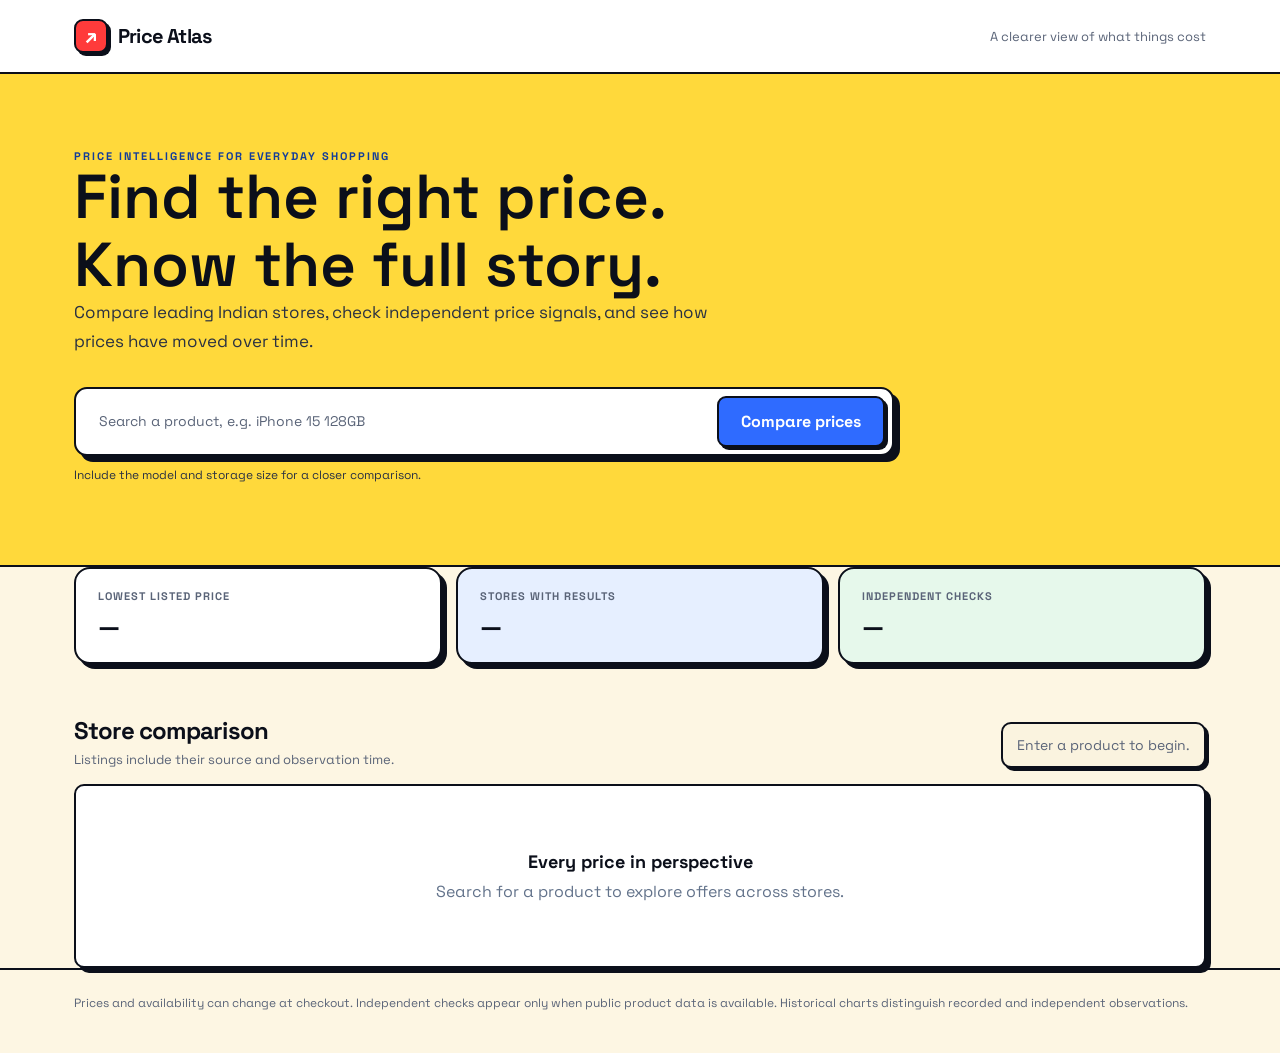
==== commit 57e5f34a: "Show price history beneath each listing" ====
--- a/frontend/index.html
+++ b/frontend/index.html
@@ -1,7 +1,7 @@
 <!doctype html>
 <html lang="en"><head><meta charset="utf-8"><meta name="viewport" content="width=device-width,initial-scale=1"><meta name="description" content="Compare prices and view their history across India's leading stores."><title>Price Atlas — Shop with perspective</title><link rel="preconnect" href="https://fonts.googleapis.com"><link rel="preconnect" href="https://fonts.gstatic.com" crossorigin><link href="https://fonts.googleapis.com/css2?family=DM+Sans:wght@400;500;600;700&family=Manrope:wght@400;600;700;800&display=swap" rel="stylesheet"><style>
 :root{--ink:#15233a;--blue:#265bd7;--muted:#63738b;--line:#dfe7f0;--pale:#eef3fa}*{box-sizing:border-box}body{margin:0;background:#f7f9fc;color:var(--ink);font-family:'DM Sans',sans-serif}button,input{font:inherit}.wrap{max-width:1180px;margin:auto;padding:0 24px}header{background:#fff;border-bottom:1px solid var(--line)}nav{height:72px;display:flex;align-items:center;justify-content:space-between}.brand{font:800 20px Manrope,sans-serif;letter-spacing:-.04em;text-decoration:none;color:var(--ink)}.brand b{display:inline-grid;place-items:center;width:34px;height:34px;margin-right:10px;border-radius:9px;background:var(--blue);color:white}.nav-note{color:var(--muted);font-size:13px}.hero{background:linear-gradient(120deg,#102448,#193b77 70%,#255ac2);color:white;padding:75px 0 82px}.eyebrow{text-transform:uppercase;letter-spacing:.18em;font-size:11px;font-weight:700;color:#b4cfff}h1{font:800 clamp(38px,5vw,62px)/1.09 Manrope,sans-serif;letter-spacing:-.055em;margin:16px 0;max-width:800px}.hero p{color:#d4dff1;line-height:1.7;max-width:670px;font-size:17px;margin:0 0 31px}.search{display:flex;max-width:820px;background:white;padding:7px;border-radius:13px;box-shadow:0 20px 50px #08173355}.search input{min-width:0;flex:1;padding:13px 16px;border:0;outline:0;color:var(--ink)}.search button{padding:13px 22px;border:0;border-radius:9px;background:var(--blue);color:#fff;font-weight:700;cursor:pointer}.search button:disabled{opacity:.6}.hint{color:#b4c9eb;font-size:12px;margin-top:11px}main{position:relative;margin-top:-32px;padding-bottom:70px}.stats{display:grid;grid-template-columns:repeat(3,1fr);gap:14px}.stat,.panel{background:#fff;border:1px solid var(--line);border-radius:16px;box-shadow:0 8px 25px #1532500a}.stat{padding:20px 22px}.stat span{display:block;color:var(--muted);font-size:11px;text-transform:uppercase;letter-spacing:.09em;font-weight:700}.stat strong{display:block;font:800 25px Manrope,sans-serif;margin-top:7px}.heading{display:flex;justify-content:space-between;align-items:end;gap:16px;margin:42px 0 16px}.heading h2{font:800 24px Manrope,sans-serif;letter-spacing:-.04em;margin:0}.heading p,.status{color:var(--muted);font-size:13px;margin:5px 0 0}.panel{padding:22px}.empty{text-align:center;padding:52px 15px;color:var(--muted)}.empty strong{display:block;font:700 18px Manrope,sans-serif;color:var(--ink);margin-bottom:8px}.offers{display:grid;gap:11px}.offer{display:grid;grid-template-columns:1fr auto;gap:18px;align-items:center;border:1px solid var(--line);border-radius:12px;padding:17px}.store{color:var(--blue);font-size:11px;text-transform:uppercase;letter-spacing:.1em;font-weight:800}.title{font:700 15px/1.45 Manrope,sans-serif;margin:5px 0 9px}.meta{display:flex;gap:10px;flex-wrap:wrap;color:var(--muted);font-size:12px}.pill{padding:4px 9px;border-radius:20px;background:#edf3fa;color:#667b95;font-weight:700}.pill.ok{background:#e7f6f1;color:#08765b}.pill.diff{background:#fff1df;color:#925610}.price{text-align:right;font:800 23px Manrope,sans-serif}.view{display:inline-block;color:var(--blue);font-size:12px;font-weight:700;text-decoration:none;margin-top:7px}.view:hover{text-decoration:underline}.viewbutton{border:0;background:transparent;padding:0;cursor:pointer}.two{display:grid;grid-template-columns:1.25fr .75fr;gap:16px;margin-top:17px}.two .heading{margin:0 0 18px}.chart{width:100%;height:190px}.chartline{fill:none;stroke:var(--blue);stroke-width:3;stroke-linejoin:round}.gridline{stroke:var(--line)}.chartlabels{display:flex;justify-content:space-between;color:var(--muted);font-size:11px}.fact{display:flex;justify-content:space-between;gap:12px;border-bottom:1px solid var(--line);padding:12px 0;font-size:13px}.fact span{color:var(--muted)}.fact strong{text-align:right}.foot{border-top:1px solid var(--line);color:var(--muted);font-size:12px;padding:24px 0 40px;line-height:1.6}@media(max-width:750px){.wrap{padding:0 16px}.nav-note{display:none}.hero{padding:52px 0 70px}.hero p{font-size:15px}.stats,.two{grid-template-columns:1fr}.stat{padding:14px 18px}.stat strong{font-size:21px}.search button{padding:12px}.heading{align-items:start;flex-direction:column}.offer{grid-template-columns:1fr}.price{text-align:left}}
-</style><link rel="stylesheet" href="cartoon-hybrid.css"><link rel="stylesheet" href="price-atlas-cartoon.css"></head><body><header><div class="wrap"><nav><a class="brand" href="/"><b>↗</b>Price Atlas</a><span class="nav-note">A clearer view of what things cost</span></nav></div></header><section class="hero"><div class="wrap"><div class="eyebrow">Price intelligence for everyday shopping</div><h1>Find the right price.<br>Know the full story.</h1><p>Compare leading Indian stores, check independent price signals, and see how prices have moved over time.</p><form class="search" id="form"><input id="query" placeholder="Search a product, e.g. iPhone 15 128GB" aria-label="Product name" required maxlength="200"><button id="go">Compare prices</button></form><div class="hint">Include the model and storage size for a closer comparison.</div></div></section><main class="wrap"><div class="stats"><div class="stat"><span>Lowest listed price</span><strong id="lowest">—</strong></div><div class="stat"><span>Stores with results</span><strong id="stores">—</strong></div><div class="stat"><span>Independent checks</span><strong id="checks">—</strong></div></div><div class="heading"><div><h2>Store comparison</h2><p>Listings include their source and observation time.</p></div><div id="status" class="status" role="status">Enter a product to begin.</div></div><section class="panel" id="results"><div class="empty"><strong>Every price in perspective</strong>Search for a product to explore offers across stores.</div></section><div class="two"><section class="panel"><div class="heading"><div><h2>Price history</h2><p id="historyTitle">Select a listing to see recorded changes.</p></div></div><div id="history"><div class="empty">History appears as prices are recorded over time.</div></div></section><section class="panel"><div class="heading"><div><h2>Price context</h2><p>Details for the selected listing.</p></div></div><div id="context" class="fact"><span>Status</span><strong>Awaiting a selection</strong></div></section></div></main><footer class="foot"><div class="wrap">Prices and availability can change at checkout. Independent checks appear only when public product data is available. Historical charts distinguish recorded and independent observations.</div></footer><script>
+</style><link rel="stylesheet" href="cartoon-hybrid.css"><link rel="stylesheet" href="price-atlas-cartoon.css"></head><body><header><div class="wrap"><nav><a class="brand" href="/"><b>↗</b>Price Atlas</a><span class="nav-note">A clearer view of what things cost</span></nav></div></header><section class="hero"><div class="wrap"><div class="eyebrow">Price intelligence for everyday shopping</div><h1>Find the right price.<br>Know the full story.</h1><p>Compare leading Indian stores, check independent price signals, and see how prices have moved over time.</p><form class="search" id="form"><input id="query" placeholder="Search a product, e.g. iPhone 15 128GB" aria-label="Product name" required maxlength="200"><button id="go">Compare prices</button></form><div class="hint">Include the model and storage size for a closer comparison.</div></div></section><main class="wrap"><div class="stats"><div class="stat"><span>Lowest listed price</span><strong id="lowest">—</strong></div><div class="stat"><span>Stores with results</span><strong id="stores">—</strong></div><div class="stat"><span>Independent checks</span><strong id="checks">—</strong></div></div><div class="heading"><div><h2>Store comparison</h2><p>Listings include their source and observation time.</p></div><div id="status" class="status" role="status">Enter a product to begin.</div></div><section class="panel" id="results"><div class="empty"><strong>Every price in perspective</strong>Search for a product to explore offers across stores.</div></section></main><footer class="foot"><div class="wrap">Prices and availability can change at checkout. Independent checks appear only when public product data is available. Historical charts distinguish recorded and independent observations.</div></footer><script>
 const API=/^(localhost|127\.0\.0\.1)$/.test(location.hostname)?'http://127.0.0.1:8000':'https://scrapyv1.onrender.com';
 const sites=['amazon_in','flipkart','croma','reliance_digital','vijaysales'];
 const labels={amazon_in:'Amazon',flipkart:'Flipkart',croma:'Croma',reliance_digital:'Reliance Digital',vijaysales:'Vijay Sales'};
@@ -10,10 +10,49 @@
 const safe=v=>{try{let u=new URL(v);return u.protocol==='https:'?u.href:'#'}catch{return '#'}};
 const when=v=>{let d=new Date(v);return isNaN(d)?'Time unavailable':d.toLocaleString('en-IN',{dateStyle:'medium',timeStyle:'short'})};
 async function request(path,options){let r=await fetch(API+path,options),d=await r.json().catch(()=>({}));if(!r.ok)throw Error(typeof d.detail==='string'?d.detail:'Price information is temporarily unavailable.');return d}
-let current=[];
+let current=[], expandedUrl=null, historyRequest=0;
 function badge(p){let s=p.raw?.buyhatke?.status;return s==='matched'?'<span class="pill ok">Independently consistent</span>':s==='different'?'<span class="pill diff">Price differs</span>':'<span class="pill">Independent data unavailable</span>'}
-function render(items){current=items.filter(p=>p.source_platform!=='gsmarena').sort((a,b)=>(Number(a.price)||Infinity)-(Number(b.price)||Infinity));let priced=current.filter(p=>Number(p.price)>0);E('lowest').textContent=priced.length?money(priced[0].price):'—';E('stores').textContent=new Set(current.map(p=>p.source_platform||p.platform)).size;E('checks').textContent=current.filter(p=>['matched','different'].includes(p.raw?.buyhatke?.status)).length;if(!current.length){E('results').innerHTML='<div class="empty"><strong>No listings found yet</strong>Try a more specific product name or check again later.</div>';return}E('results').innerHTML='<div class="offers">'+current.slice(0,50).map((p,i)=>`<article class="offer"><div><div class="store">${esc(labels[p.source_platform]||p.source_platform)}</div><div class="title">${esc(p.title)}</div><div class="meta">${badge(p)}<span>Observed ${esc(when(p.scraped_at))}</span></div></div><div class="price">${money(p.price)}<br><a class="view" href="${esc(safe(p.product_url))}" target="_blank" rel="noopener noreferrer">View at store ↗</a><br><button class="view viewbutton" data-i="${i}">View history</button></div></article>`).join('')+'</div>';E('results').querySelectorAll('[data-i]').forEach(b=>b.onclick=()=>history(current[Number(b.dataset.i)]));history(priced[0]||current[0])}
-async function history(p){E('historyTitle').textContent=p.title;let own=[];try{if(p.product_hash)own=(await request('/v2/products/'+encodeURIComponent(p.product_hash)+'/history')).history||[]}catch{}let b=p.raw?.buyhatke||{},external=Array.isArray(b.history)?b.history:[];let pts=[...own.map(x=>({time:new Date(x.scraped_at),price:Number(x.price),source:'Recorded'})),...external.map(x=>({time:new Date(x.scraped_at),price:Number(x.price),source:'Independent history'}))].filter(x=>x.price>0&&!isNaN(x.time)).sort((a,c)=>a.time-c.time);if(pts.length){let min=Math.min(...pts.map(x=>x.price)),max=Math.max(...pts.map(x=>x.price)),span=max-min||1,coordinates=pts.map((x,i)=>`${25+i*570/Math.max(1,pts.length-1)},${165-(x.price-min)*135/span}`).join(' ');E('history').innerHTML=`<svg class="chart" viewBox="0 0 620 190" role="img" aria-label="Price history"><line class="gridline" x1="25" y1="165" x2="595" y2="165"/><line class="gridline" x1="25" y1="30" x2="595" y2="30"/><polyline class="chartline" points="${coordinates}"/></svg><div class="chartlabels"><span>${esc(when(pts[0].time))}</span><span>${esc(when(pts.at(-1).time))}</span></div><p class="status">${pts.length} observations · ${[...new Set(pts.map(x=>x.source))].join(' and ')}</p>`}else E('history').innerHTML='<div class="empty">No dated observations are available for this listing yet.</div>';E('context').innerHTML=`<div class="fact"><span>Store</span><strong>${esc(labels[p.source_platform]||p.source_platform)}</strong></div><div class="fact"><span>Listed price</span><strong>${money(p.price)}</strong></div><div class="fact"><span>Lowest recorded</span><strong>${pts.length?money(Math.min(...pts.map(x=>x.price))):'—'}</strong></div><div class="fact"><span>Independent signal</span><strong>${b.status==='matched'?'Consistent':b.status==='different'?'Different':'Unavailable'}</strong></div><div class="fact"><span>Observed</span><strong>${esc(when(p.scraped_at))}</strong></div>`}
+function render(items){
+ current=items.filter(p=>p.source_platform!=='gsmarena').sort((a,b)=>(Number(a.price)||Infinity)-(Number(b.price)||Infinity));
+ let priced=current.filter(p=>Number(p.price)>0);
+ E('lowest').textContent=priced.length?money(priced[0].price):'—';
+ E('stores').textContent=new Set(current.map(p=>p.source_platform||p.platform)).size;
+ E('checks').textContent=current.filter(p=>['matched','different'].includes(p.raw?.buyhatke?.status)).length;
+ if(!current.length){E('results').innerHTML='<div class="empty"><strong>No listings found yet</strong>Try a more specific product name or check again later.</div>';return}
+ E('results').innerHTML='<div class="offers">'+current.slice(0,50).map((p,i)=>`<article class="offer"><div><div class="store">${esc(labels[p.source_platform]||p.source_platform)}</div><div class="title">${esc(p.title)}</div><div class="meta">${badge(p)}<span>Observed ${esc(when(p.scraped_at))}</span></div></div><div class="price">${money(p.price)}<br><a class="view" href="${esc(safe(p.product_url))}" target="_blank" rel="noopener noreferrer">View at store ↗</a><br><button class="view history-toggle" type="button" data-i="${i}" aria-expanded="false" aria-controls="history-${i}">Show price history ↓</button></div><div class="inline-history" id="history-${i}" hidden></div></article>`).join('')+'</div>';
+ E('results').querySelectorAll('[data-i]').forEach(b=>b.onclick=()=>toggleHistory(Number(b.dataset.i)));
+ const selected=current.findIndex(p=>p.product_url===expandedUrl);
+ if(selected>=0&&selected<50) showHistory(selected);
+}
+function toggleHistory(i){
+ if(expandedUrl===current[i].product_url){expandedUrl=null;historyRequest++;const box=E('history-'+i);box.hidden=true;const button=E('results').querySelector(`[data-i="${i}"]`);button.setAttribute('aria-expanded','false');button.textContent='Show price history ↓';return}
+ expandedUrl=current[i].product_url;
+ E('results').querySelectorAll('.inline-history').forEach(box=>box.hidden=true);
+ E('results').querySelectorAll('[data-i]').forEach(button=>{button.setAttribute('aria-expanded','false');button.textContent='Show price history ↓'});
+ showHistory(i);
+}
+async function showHistory(i){
+ const p=current[i], box=E('history-'+i), button=E('results').querySelector(`[data-i="${i}"]`), requestId=++historyRequest;
+ box.hidden=false;button.setAttribute('aria-expanded','true');button.textContent='Hide price history ↑';
+ box.innerHTML='<p class="history-note" role="status">Loading price history…</p>';
+ let own=[], loadFailed=false;
+ try{if(p.product_hash)own=(await request('/v2/products/'+encodeURIComponent(p.product_hash)+'/history')).history||[]}catch{loadFailed=true}
+ if(requestId!==historyRequest||expandedUrl!==p.product_url||!box.isConnected)return;
+ let external=Array.isArray(p.raw?.buyhatke?.history)?p.raw.buyhatke.history:[];
+ const observedTime=value=>new Date(typeof value==='string' && /^\d{4}-\d\d-\d\dT\d\d:\d\d:\d\d(?:\.\d+)?$/.test(value) ? value+'Z' : value);
+ const points=[...own.map(x=>({time:observedTime(x.scraped_at),price:Number(x.price),source:'Recorded'})),...external.map(x=>({time:observedTime(x.scraped_at),price:Number(x.price),source:'Independent'}))].filter(x=>Number.isFinite(x.price)&&x.price>0&&!isNaN(x.time)).sort((a,b)=>a.time-b.time);
+ if(!points.length){box.innerHTML=`<div class="history-header"><strong>Price history</strong></div><p class="history-note">${loadFailed?'History is temporarily unavailable. Please try again.':'No price observations are available yet.'}</p>`;return}
+ const low=Math.min(...points.map(x=>x.price)),high=Math.max(...points.map(x=>x.price));
+ const pad=Math.max((high-low)*0.12,high*0.015,1),lo=Math.max(0,low-pad),hi=high+pad;
+ const first=points[0].time.getTime(),last=points[points.length-1].time.getTime(),duration=last-first;
+ const x=point=>duration?80+(point.time.getTime()-first)/duration*500:330;
+ const y=point=>160-(point.price-lo)/(hi-lo)*120;
+ const groups=['Recorded','Independent'].map(source=>points.filter(point=>point.source===source));
+ const lines=groups.map((group,i)=>group.length>1?`<polyline class="history-line ${i?'independent':''}" points="${group.map(point=>`${x(point)},${y(point)}`).join(' ')}"/>`:'').join('');
+ const dots=points.map(point=>`<circle class="history-dot ${point.source==='Independent'?'independent':''}" cx="${x(point)}" cy="${y(point)}" r="4"><title>${esc(when(point.time))}: ${money(point.price)} (${point.source})</title></circle>`).join('');
+ const legends=[...new Set(points.map(point=>point.source))].map(source=>`<span><i class="history-key ${source==='Independent'?'independent':''}"></i>${source}</span>`).join('');
+ box.innerHTML=`<div class="history-header"><strong>Price history</strong><span>${points.length} observation${points.length===1?'':'s'}</span></div><svg class="history-chart" viewBox="0 0 620 200" role="img" aria-label="Price history, lowest ${money(low)}, highest ${money(high)}"><line class="gridline" x1="80" y1="40" x2="580" y2="40"/><line class="gridline" x1="80" y1="160" x2="580" y2="160"/><text x="72" y="44" text-anchor="end">${money(hi)}</text><text x="72" y="164" text-anchor="end">${money(lo)}</text>${lines}${dots}</svg><div class="chartlabels"><span>${esc(when(points[0].time))}</span><span>${duration?esc(when(points[points.length-1].time)):''}</span></div><div class="history-footer"><span>Lowest ${money(low)} · Highest ${money(high)}</span><span class="history-legend">${legends}</span></div>${points.length===1?'<p class="history-note">One observation is available. A trend will appear as more prices are recorded.</p>':''}${loadFailed?'<p class="history-note">Recorded history is temporarily unavailable.</p>':''}`;
+}
 async function search(q){E('go').disabled=true;E('status').textContent='Checking stores and independent price signals…';try{let start=await request('/v2/compare',{method:'POST',headers:{'content-type':'application/json'},body:JSON.stringify({sites,keywords:[q],pages:1,force:true})});let shown=0;for(let n=0;n<120;n++){await new Promise(r=>setTimeout(r,3000));let job=await request('/v2/compare/'+encodeURIComponent(start.job_id));if((job.results||[]).length>shown){shown=job.results.length;render(job.results);E('status').textContent=shown+' listings found. Checking other stores…'}if(['complete','failed'].includes(job.status)){render(job.results||[]);E('status').textContent=(job.error?'Some sources were unavailable. ':'')+(job.results?.length||0)+' listings found.';return}}E('status').textContent='This is taking longer than expected. Try again shortly.'}catch(e){E('status').textContent='Could not complete the search. Please try again shortly.'}finally{E('go').disabled=false}}
 E('form').addEventListener('submit',e=>{e.preventDefault();let q=E('query').value.trim();if(q)search(q)});
 </script></body></html>
--- a/frontend/price-atlas-cartoon.css
+++ b/frontend/price-atlas-cartoon.css
@@ -28,4 +28,21 @@
 .chartline { stroke: var(--blue); }
 .foot { border-top: 2px solid var(--outline); color: var(--ink-mute); }
 .viewbutton { display: inline-block; width: auto; color: var(--blue-ink); border: 0; box-shadow: none; }
+.history-toggle { width: auto; padding: 7px 10px; border: 2px solid var(--outline); border-radius: 8px; background: var(--surface); box-shadow: 2px 2px 0 var(--outline); cursor: pointer; font: 700 12px 'Space Grotesk', sans-serif; }
+.history-toggle:focus-visible { outline: 3px solid var(--blue); outline-offset: 3px; }
+.inline-history { grid-column: 1 / -1; min-width: 0; padding: 18px; border: 2px solid var(--outline); border-radius: 10px; background: var(--surface); }
+.inline-history[hidden] { display: none; }
+.history-header, .history-footer { display: flex; justify-content: space-between; align-items: center; gap: 12px; flex-wrap: wrap; font-size: 13px; }
+.history-header strong { font-size: 16px; }
+.history-header span, .history-note { color: var(--ink-mute); font-size: 12px; }
+.history-chart { display: block; width: 100%; height: auto; max-height: 220px; margin-top: 8px; overflow: visible; }
+.history-chart text { fill: var(--ink-soft); font: 11px 'Space Grotesk', sans-serif; }
+.history-line { fill: none; stroke: var(--blue); stroke-width: 2.5; stroke-linejoin: round; }
+.history-line.independent { stroke: var(--green); stroke-dasharray: 6 4; }
+.history-dot { fill: var(--blue); stroke: white; stroke-width: 1.5; }
+.history-dot.independent { fill: var(--green); }
+.history-footer { margin-top: 12px; color: var(--ink-soft); }
+.history-legend { display: flex; gap: 12px; }
+.history-key { display: inline-block; width: 9px; height: 9px; border-radius: 50%; margin-right: 5px; background: var(--blue); }
+.history-key.independent { background: var(--green); }
 @media (max-width: 750px) { .hero { padding-top: 52px; } .search input { min-width: 0; } }
